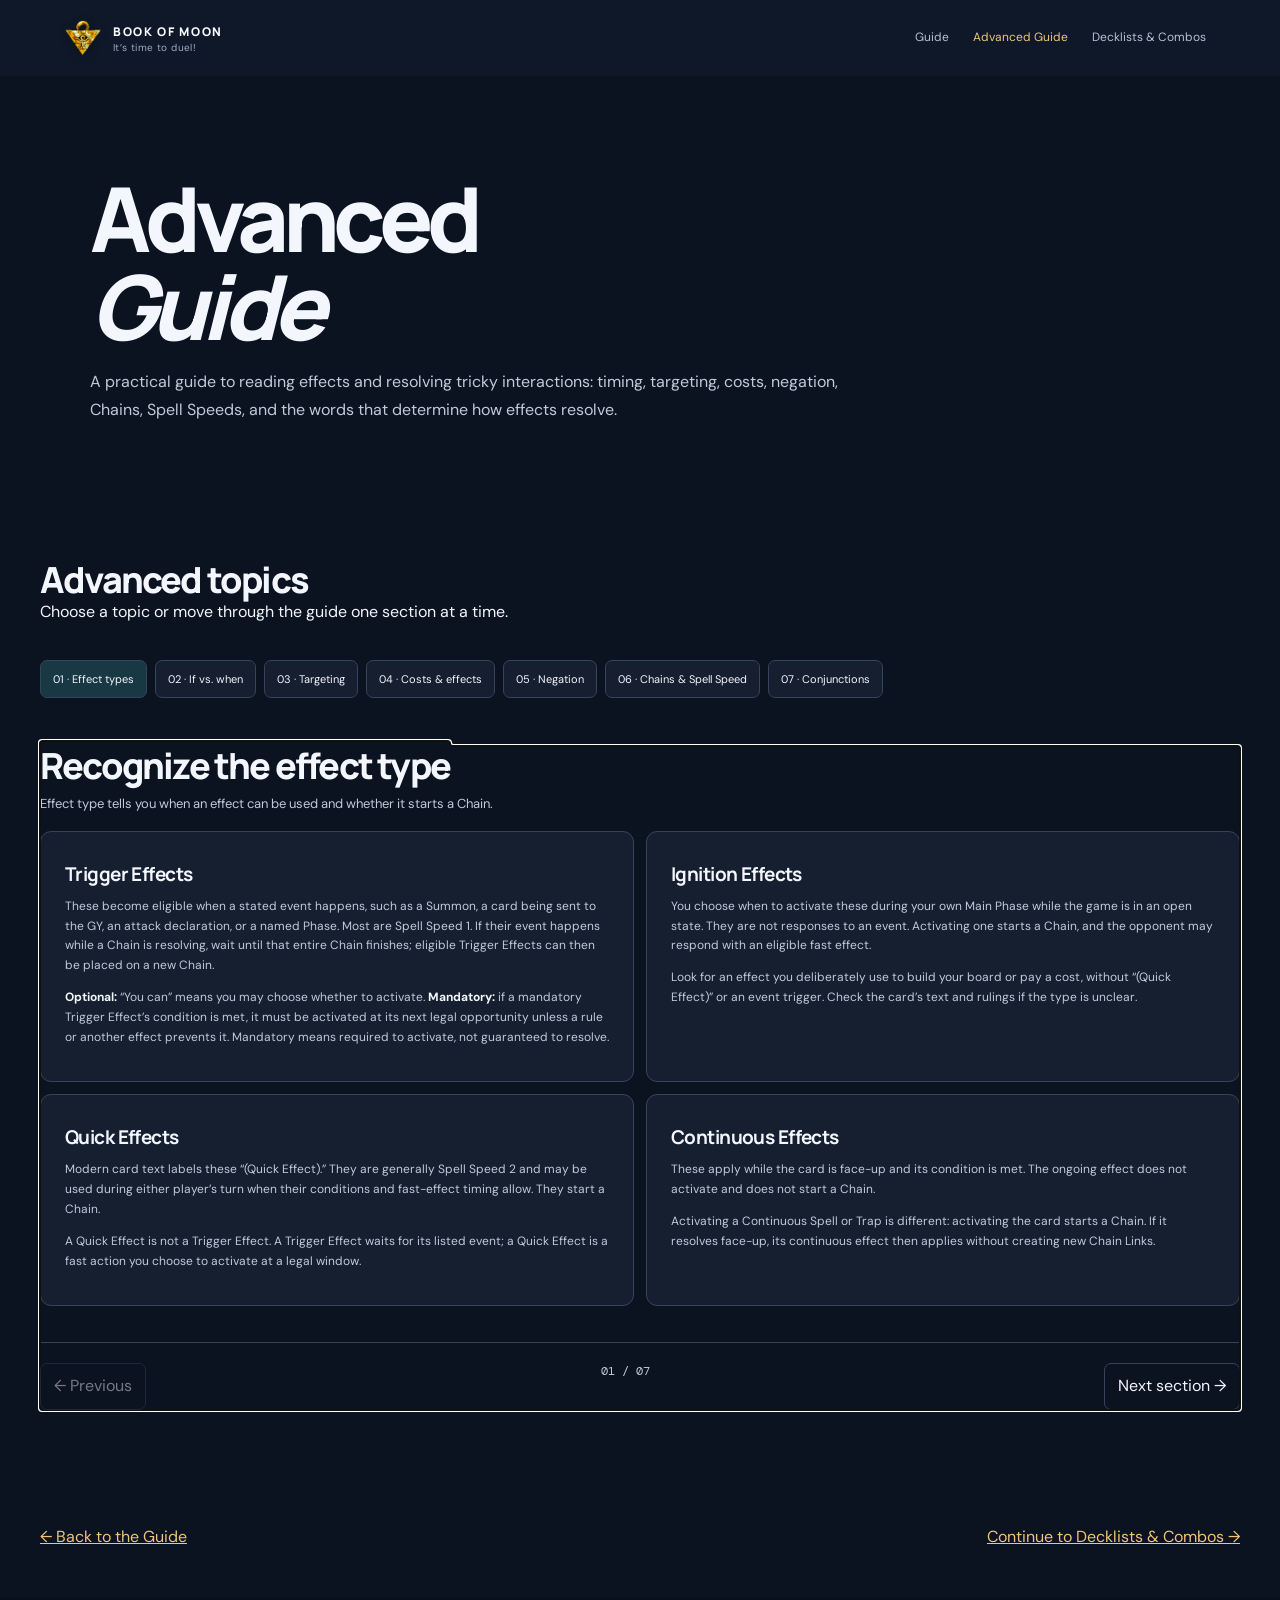
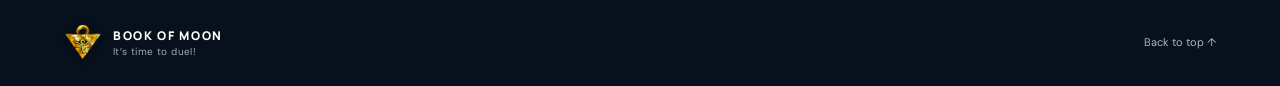
==== advanced.html @ 79969ef5 "Add Book of Moon guide website" ====
<!doctype html>
<html lang="en">
<head>
  <meta charset="utf-8">
  <meta name="viewport" content="width=device-width, initial-scale=1">
  <meta name="theme-color" content="#101a2a">
  <link rel="icon" type="image/png" href="millennium-puzzle.png">
  <meta name="description" content="An advanced Yu-Gi-Oh! guide to card effects, chains, targeting, costs, negation, and timing.">
  <title>Advanced Guide — Book of Moon</title>
  <link rel="stylesheet" href="style.css">
</head>
<body class="dark-theme">
  <header class="topbar">
    <a class="brand" href="index.html" aria-label="Book of Moon home"><img class="brand-mark" src="millennium-puzzle.png" alt="Millennium Puzzle"><span>BOOK OF MOON<small>It’s time to duel!</small></span></a>
    <button class="menu-toggle" id="menu-toggle" aria-expanded="false" aria-controls="site-nav">Pages <span>☰</span></button>
    <nav id="site-nav" class="site-nav" aria-label="Main navigation">
      <a href="index.html">Guide</a>
      <a href="advanced.html" aria-current="page">Advanced Guide</a>
      <a href="decklists.html">Decklists &amp; Combos</a>
    </nav>
  </header>
  <main class="page-main">
    <section class="page-hero">
      <h1>Advanced<br><em>Guide</em></h1>
      <p class="hero-lede">A practical guide to reading effects and resolving tricky interactions: timing, targeting, costs, negation, Chains, Spell Speeds, and the words that determine how effects resolve.</p>
    </section>
    <section class="advanced-section section-shell" aria-label="Advanced Yu-Gi-Oh! rules">
      <div class="section-heading advanced-nav-heading"><div><h2>Advanced topics</h2><p>Choose a topic or move through the guide one section at a time.</p></div></div>
      <nav id="advanced-nav" class="chapter-nav" role="tablist" aria-label="Advanced Guide topics"></nav>

      <section id="effect-types" class="advanced-topic" data-page-label="Effect types">
        <div class="section-heading"><div><h2>Recognize the effect type</h2><p>Effect type tells you when an effect can be used and whether it starts a Chain.</p></div></div>
        <div class="effect-grid">
          <article class="effect-card"><h3>Trigger Effects</h3><p>These become eligible when a stated event happens, such as a Summon, a card being sent to the GY, an attack declaration, or a named Phase. Most are Spell Speed 1. If their event happens while a Chain is resolving, wait until that entire Chain finishes; eligible Trigger Effects can then be placed on a new Chain.</p><p><b>Optional:</b> “You can” means you may choose whether to activate. <b>Mandatory:</b> if a mandatory Trigger Effect’s condition is met, it must be activated at its next legal opportunity unless a rule or another effect prevents it. Mandatory means required to activate, not guaranteed to resolve.</p></article>
          <article class="effect-card"><h3>Ignition Effects</h3><p>You choose when to activate these during your own Main Phase while the game is in an open state. They are not responses to an event. Activating one starts a Chain, and the opponent may respond with an eligible fast effect.</p><p>Look for an effect you deliberately use to build your board or pay a cost, without “(Quick Effect)” or an event trigger. Check the card’s text and rulings if the type is unclear.</p></article>
          <article class="effect-card"><h3>Quick Effects</h3><p>Modern card text labels these “(Quick Effect).” They are generally Spell Speed 2 and may be used during either player’s turn when their conditions and fast-effect timing allow. They start a Chain.</p><p>A Quick Effect is not a Trigger Effect. A Trigger Effect waits for its listed event; a Quick Effect is a fast action you choose to activate at a legal window.</p></article>
          <article class="effect-card"><h3>Continuous Effects</h3><p>These apply while the card is face-up and its condition is met. The ongoing effect does not activate and does not start a Chain.</p><p>Activating a Continuous Spell or Trap is different: activating the card starts a Chain. If it resolves face-up, its continuous effect then applies without creating new Chain Links.</p></article>
        </div>
      </section>

      <section id="trigger-timing" class="advanced-topic" data-page-label="If vs. when">
        <div class="section-heading"><div><h2>“If” vs. “when”: did the event happen last?</h2><p>This mainly matters for optional Trigger Effects with strict timing language.</p></div></div>
        <div class="timing-panel"><div class="timing-copy"><h3>Optional “When … you can”</h3><p>The listed event generally must be the last thing that happened before the effect gets its chance to activate. If another action happens afterward, the effect may miss its timing.</p><h3>Optional “If … you can”</h3><p>These effects generally do not have that same “last thing” restriction. They can usually activate after the Chain finishes if their condition was met and the card remains in the required location. Other activation requirements and rulings still apply.</p></div><div class="timeline"><div class="timeline-head">Example: one resolving effect says</div><div class="timeline-step"><b>1</b><span>Special Summon a monster</span></div><div class="timeline-arrow">↓ then</div><div class="timeline-step"><b>2</b><span>Draw 1 card</span></div><div class="timeline-result"><b>Last event: draw</b><span>The Summon was followed by another action. An optional “When this monster is Summoned: You can …” effect may miss timing. An optional “If this monster is Summoned: You can …” effect can generally activate after the Chain, if its other requirements are met.</span></div></div></div>
        <details class="advanced-detail"><summary>What about a mandatory “When” effect?</summary><p>The classic “miss timing” restriction concerns optional “When … you can” effects. A mandatory Trigger Effect does not use that same player-choice restriction. Still check that its trigger condition was met and that it is allowed to activate.</p></details>
      </section>

      <section id="targeting" class="advanced-topic" data-page-label="Targeting">
        <div class="section-heading"><div><h2>Targeting vs. non-targeting</h2><p>Targeting is a rules term. It determines when you choose a card and what must be legal at activation.</p></div></div>
        <div class="effect-grid">
          <article class="effect-card"><h3>Targeting effect</h3><p>Modern TCG text uses the word <b>target</b> when an effect targets. For an activated effect, you choose a legal target during activation, before the Chain resolves. When a semicolon appears, targeting is usually written before it alongside other activation procedures.</p><p><b>Example:</b> “Target 1 card on the field; destroy it.” You choose the card as you activate the effect. If it moves or changes before resolution, read the resolving text and check the official ruling to see what still applies.</p></article>
          <article class="effect-card"><h3>Non-targeting effect</h3><p>If the effect does not target, you do not select the affected card during activation. The effect’s controller generally chooses a legal card as the effect resolves, following its instructions.</p><p><b>Example:</b> “Destroy 1 card on the field.” With no targeting instruction, the card is chosen during resolution. That can matter if the field changes while players are adding effects to the Chain.</p></article>
        </div>
        <div class="callout"><strong>Check the current wording</strong>Older printings may use wording that predates current card text, and some cards have specific rulings. Use the current official card database and the card’s FAQ when the printed wording is unclear. “Choose” or “select” alone is not a safe shortcut for deciding whether an older card targets.</div>
      </section>

      <section id="costs" class="advanced-topic" data-page-label="Costs & effects">
        <div class="section-heading"><div><h2>Costs vs. effects</h2><p>Separate what you do to activate an effect from what the effect does when it resolves.</p></div></div>
        <div class="effect-grid">
          <article class="effect-card"><h3>Before the semicolon: activation</h3><p>When a card uses a colon and semicolon, the colon introduces the activation condition and the semicolon separates activation procedures from resolution. Actions before the semicolon—such as paying LP, discarding, Tributing, or targeting—are performed at activation when the text requires them.</p><p>Those costs are paid even if the activation or effect is later negated. They are not refunded, and opponents respond to the activation—not to the act of paying the cost itself.</p></article>
          <article class="effect-card"><h3>After the semicolon: resolution</h3><p>The instructions after the semicolon are what the effect does as its Chain Link resolves. If a card says “Discard 1 card; draw 2 cards,” the discard is paid at activation and the draw happens only when the effect resolves successfully.</p><p>Not every card has a semicolon, and older text may be formatted differently. Verify exact wording in the official card database.</p></article>
        </div>
      </section>

      <section id="negation" class="advanced-topic" data-page-label="Negation">
        <div class="section-heading"><div><h2>Negating an activation vs. negating an effect</h2><p>Read precisely what the response says it negates.</p></div></div>
        <div class="effect-grid">
          <article class="effect-card"><h3>Negate the activation</h3><p>This stops the card or effect from being successfully activated. The Chain Link does not resolve as an activated effect. A response may also say to destroy the card, but destruction is a separate instruction—do not assume every activation negation destroys it.</p></article>
          <article class="effect-card"><h3>Negate the effect</h3><p>The activation was successful, but the activated effect is prevented from applying as it resolves. The card was still activated; the negation changes what happens to that effect.</p></article>
        </div>
        <div class="callout"><strong>Costs still matter</strong>Costs already paid are not returned just because an activation or effect was negated. “Once per turn: You can use…” and “You can only activate…” restrictions can behave differently after negation—check the exact restriction and official ruling for that card.</div>
      </section>

      <section id="chains" class="advanced-topic" data-page-label="Chains & Spell Speed">
        <div class="section-heading"><div><h2>Chains &amp; Spell Speed</h2><p>Chains decide the order of responses and resolution. New Chain Links resolve in reverse order.</p></div></div>
        <div class="effect-grid">
          <article class="effect-card"><h3>Spell Speed 1</h3><p>Includes most Normal, Continuous, Equip, Field, Ritual, and Normal Spell activations, plus Ignition, Trigger, and Flip monster effects. These generally cannot be chained to another effect. Simultaneous Spell Speed 1 Trigger Effects are handled in a special Chain-building process.</p></article>
          <article class="effect-card"><h3>Spell Speed 2</h3><p>Includes Quick Effects, Quick-Play Spells, and Normal or Continuous Trap activations and effects. These can generally respond to Spell Speed 1 or 2 effects when their activation conditions and timing allow.</p></article>
          <article class="effect-card"><h3>Spell Speed 3</h3><p>Counter Traps are Spell Speed 3. They can respond to effects of any Spell Speed; only another Spell Speed 3 effect can be chained directly to a Spell Speed 3 effect.</p></article>
          <article class="effect-card"><h3>Resolve backward</h3><p>Players add Chain Links in response to earlier activations. Once both players stop adding links, resolve the Chain from the newest link down to Chain Link 1. Do not resolve an earlier effect before the Chain is complete.</p></article>
        </div>
      </section>

      <section id="conjunctions" class="advanced-topic" data-page-label="Conjunctions">
        <div class="section-heading"><div><h2>“Then,” “also,” “and if you do,” and “and”</h2><p>These conjunctions describe whether actions happen in sequence or at the same time, and whether one action depends on another.</p></div></div>
        <div class="effect-grid">
          <article class="effect-card"><h3>Then</h3><p>The actions happen in sequence: do A, then B. A must happen for B to happen. If both occur, B is the last thing to happen.</p></article>
          <article class="effect-card"><h3>Also</h3><p>The actions happen at the same time, and neither depends on the other. Apply as much as possible.</p></article>
          <article class="effect-card"><h3>And if you do</h3><p>The actions are treated as simultaneous for timing, but A must happen for B to happen. If A does not happen, stop; if B cannot happen, A still happens.</p></article>
          <article class="effect-card"><h3>And</h3><p>The actions are treated as simultaneous, and both are required. If you cannot do both, you do neither. This wording is less common; use the exact card text and ruling.</p></article>
        </div>
      <div class="callout advanced-routine"><strong>Use this routine when a ruling gets tricky</strong>Read the exact current text. Identify the activation condition, cost, target, and resolution. Ask whether the effect starts a Chain, who may respond, and what the conjunction says about timing. Then apply each Chain Link backward and consult the official card FAQ if the interaction remains unclear.</div>
      <p class="advanced-sources">Official references: <a href="https://www.yugioh-card.com/eu/play/understanding-card-text/part-3-conditions-activations-and-effects/" target="_blank" rel="noreferrer">Conditions, Activations, and Effects</a> · <a href="https://www.yugioh-card.com/eu/play/understanding-card-text/part-4-the-clues-on-your-cards/" target="_blank" rel="noreferrer">The Clues on Your Cards</a> · <a href="https://www.yugioh-card.com/eu/play/understanding-card-text/part-7-conjunction-functions/" target="_blank" rel="noreferrer">Conjunction Functions</a> · <a href="https://www.yugioh-card.com/en/play/advanced-rules/" target="_blank" rel="noreferrer">Fast Effect Timing</a> · <a href="https://www.yugioh-card.com/eu/wp-content/uploads/2022/07/Rulebook_v9_en.pdf" target="_blank" rel="noreferrer">Official Rulebook, Chains &amp; Spell Speed</a></p>
      </section>
    </section>
    <section class="section-shell page-bottom-link"><a href="index.html">← Back to the Guide</a><a href="decklists.html">Continue to Decklists &amp; Combos →</a></section>
  </main>
  <footer class="footer"><a class="brand" href="index.html"><img class="brand-mark" src="millennium-puzzle.png" alt="Millennium Puzzle"><span>BOOK OF MOON<small>It’s time to duel!</small></span></a><a href="#top">Back to top ↑</a></footer>
  <script src="advanced.js" defer></script>
  <script src="site-pages.js" defer></script>
</body>
</html>
---- style.css ----
@import url('https://fonts.googleapis.com/css2?family=DM+Mono:wght@400;500&family=DM+Sans:wght@400;500;600;700&family=Manrope:wght@400;500;600;700;800&display=swap');
:root{--ink:#172337;--muted:#617087;--paper:#f5f6f3;--surface:#fff;--navy:#101a2a;--blue:#4167e8;--gold:#edc677;--line:#e2e6ec;--lav:#e8eaff;--soft:#eef2f9;--shadow:0 16px 48px rgba(22,35,55,.11);--mono:'DM Mono',monospace;--sans:'DM Sans',sans-serif;--display:'Manrope',sans-serif}
*{box-sizing:border-box}html{scroll-behavior:smooth;scroll-padding-top:85px}body{margin:0;background:var(--paper);color:var(--ink);font-family:var(--sans);line-height:1.65}button,input{font:inherit}button{cursor:pointer}a{color:inherit}.topbar{height:76px;position:sticky;top:0;z-index:20;background:rgba(16,26,42,.96);backdrop-filter:blur(16px);display:flex;align-items:center;gap:34px;padding:0 max(calc((100vw - 1200px)/2),5vw);color:#f7f9ff}.brand{display:flex;align-items:center;gap:11px;text-decoration:none;font:800 12px var(--display);letter-spacing:.14em;white-space:nowrap}.brand small{display:block;color:#9daabf;font:400 10px var(--sans);letter-spacing:.04em;margin-top:1px}.brand-mark{display:block;width:38px;height:38px;object-fit:contain;flex:none;filter:drop-shadow(0 2px 4px rgba(0,0,0,.28))}.site-nav{display:flex;gap:4px;margin-left:auto}.site-nav a{color:#b6c0d0;text-decoration:none;font-size:12px;padding:9px 10px;border-radius:7px}.site-nav a:hover,.site-nav a.active{color:white;background:#24334a}.icon-button,.menu-toggle{border:1px solid #34425a;background:transparent;color:white;border-radius:8px;padding:8px 10px}.menu-toggle{display:none}.hero{background:var(--navy);color:white;padding:76px max(calc((100vw - 1200px)/2),5vw) 94px;display:grid;grid-template-columns:1.08fr .92fr;gap:48px;align-items:center;min-height:580px;overflow:hidden}.eyebrow{font:500 10px var(--mono);text-transform:uppercase;letter-spacing:.17em;color:var(--blue);margin:0 0 14px}.hero .eyebrow{color:var(--gold)}h1,h2,h3,p{margin-top:0}h1{font:800 clamp(45px,6vw,76px)/1.02 var(--display);letter-spacing:-.065em;margin:0 0 23px}.hero h1 em{font-style:normal;color:var(--gold)}.hero-lede{max-width:590px;color:#c2cada;font-size:16px;line-height:1.75}.hero-actions{display:flex;align-items:center;gap:24px;margin:31px 0 24px}.primary-button{border:0;border-radius:8px;background:var(--gold);color:var(--navy);font-weight:700;padding:14px 18px}.primary-button span{padding-left:15px}.text-button{background:none;border:0;color:white}.micro-note{color:#8592a8;font-size:11px;max-width:490px}.hero-art{min-height:340px;position:relative;display:grid;place-items:center}.orbit{position:absolute;border:1px solid rgba(237,198,119,.2);border-radius:50%;width:310px;height:310px}.orbit-two{width:410px;height:410px;border-color:rgba(237,198,119,.1)}.card-stack{position:relative;width:240px;height:300px;transform:rotate(-8deg)}.duel-card{position:absolute;width:202px;height:274px;border-radius:13px;padding:18px;box-shadow:0 28px 55px #080f1c88}.card-back{left:35px;top:0;background:linear-gradient(145deg,#4a5be9,#172750 70%);border:1px solid #8591ff;color:#dce6ff;display:flex;flex-direction:column;justify-content:space-between;font:11px var(--mono);letter-spacing:.1em}.card-back b{font:800 23px var(--display);letter-spacing:-.04em}.card-front{left:0;top:31px;background:linear-gradient(155deg,#e4efe9,#dbe1f2 60%,#c8d8e9);color:#172337;display:flex;flex-direction:column;justify-content:space-between;transform:rotate(9deg);border:8px solid #fff}.foil-label{font:10px var(--mono);letter-spacing:.1em}.sigil{align-self:center;font-size:70px;color:#4d64c8;line-height:1}.card-front b{font:800 24px/1.05 var(--display);letter-spacing:-.045em}.card-front small{font:9px var(--mono);letter-spacing:.1em}.floating-label{position:absolute;background:#1b2940;border:1px solid #30415a;border-radius:7px;padding:9px 12px;font:10px var(--mono);letter-spacing:.08em}.floating-label span{color:var(--gold);margin-left:9px}.label-top{top:42px;right:5%}.label-bottom{bottom:25px;left:3%}.quick-path{max-width:1200px;margin:-32px auto 0;position:relative;z-index:2;background:var(--surface);border-radius:12px;box-shadow:var(--shadow);display:grid;grid-template-columns:repeat(3,1fr);padding:24px 30px}.quick-path>div{display:grid;grid-template-columns:54px 1fr;align-items:center;border-right:1px solid var(--line);padding:4px 22px}.quick-path>div:last-child{border:0}.path-num{grid-row:span 2;color:var(--blue);font:11px var(--mono)}.quick-path strong{font:700 14px var(--display)}.quick-path small{color:var(--muted);font-size:11px}.section-shell,.chapter-wrap{max-width:1200px;margin:0 auto;padding:86px 0}.chapter-wrap{padding-bottom:30px}.section-heading{display:flex;align-items:end;justify-content:space-between;gap:40px;margin-bottom:27px}.section-heading h2{font:800 36px/1.1 var(--display);letter-spacing:-.05em;margin:0}.section-heading>p{max-width:440px;color:var(--muted);font-size:13px;margin:0}.chapter-nav{display:flex;flex-wrap:wrap;gap:8px;margin-bottom:25px}.chapter-nav button{border:1px solid var(--line);background:var(--surface);padding:9px 12px;border-radius:7px;color:var(--muted);font-size:11px}.chapter-nav button.active{background:var(--navy);border-color:var(--navy);color:white}.chapter-card{display:grid;grid-template-columns:minmax(0,1fr) 300px;background:var(--surface);border:1px solid var(--line);border-radius:14px;overflow:hidden;box-shadow:0 8px 30px #11223b08}.chapter-main{padding:42px 48px 45px}.chapter-aside{background:var(--soft);padding:34px 27px;border-left:1px solid var(--line)}.chapter-kicker{font:11px var(--mono);color:var(--blue);text-transform:uppercase;letter-spacing:.1em}.chapter-main h2{font:800 34px/1.16 var(--display);letter-spacing:-.045em;margin:10px 0 14px}.chapter-intro{font-size:16px;color:var(--muted);max-width:700px}.chapter-main h3{font:700 17px var(--display);margin:27px 0 7px}.chapter-main p{max-width:740px}.chapter-main ul,.chapter-main ol{padding-left:21px}.chapter-main li{padding:3px 0}.callout{border-left:3px solid var(--blue);padding:14px 17px;background:#f1f4ff;border-radius:0 8px 8px 0;margin:22px 0;color:#34415c}.callout strong{display:block;color:var(--ink);margin-bottom:3px}.chapter-aside h3{font:700 13px var(--display);margin:0 0 15px}.aside-item{padding:12px 0;border-top:1px solid #d9e0eb}.aside-item b{display:block;font-size:12px}.aside-item span{color:var(--muted);font-size:11px}.chapter-controls{display:flex;justify-content:space-between;gap:12px;margin-top:29px;padding-top:20px;border-top:1px solid var(--line)}.chapter-controls button{background:transparent;border:1px solid var(--line);border-radius:7px;padding:9px 13px;color:var(--ink)}.chapter-controls button:disabled{opacity:.4;cursor:not-allowed}.lab-grid{display:grid;grid-template-columns:205px 1fr;gap:20px}.combo-picker{display:flex;flex-direction:column;gap:8px}.combo-picker button{border:1px solid var(--line);background:var(--surface);text-align:left;border-radius:9px;padding:15px;color:var(--muted)}.combo-picker button.active{border-color:var(--blue);box-shadow:0 0 0 2px #4167e81a;color:var(--ink)}.combo-picker b{display:block;font:700 13px var(--display);color:var(--ink)}.combo-picker span{font-size:10px}.combo-card{background:var(--surface);border:1px solid var(--line);border-radius:14px;padding:30px 34px;min-height:330px}.combo-meta{font:10px var(--mono);text-transform:uppercase;letter-spacing:.1em;color:var(--blue)}.combo-card h3{font:800 25px var(--display);letter-spacing:-.04em;margin:8px 0}.opening-hand{background:#f3f5f9;border-radius:8px;padding:11px 14px;font-size:12px;margin:15px 0}.step-count{font:11px var(--mono);color:var(--muted);margin-bottom:8px}.step-title{font:700 18px var(--display)}.step-copy{color:#526077;max-width:680px}.combo-actions{display:flex;align-items:center;gap:12px;margin-top:24px}.combo-actions button{border:1px solid var(--line);border-radius:7px;padding:9px 13px;background:white}.combo-actions button.next{background:var(--navy);color:white;border-color:var(--navy)}.progress-track{height:4px;background:#e8ebf1;border-radius:6px;margin:18px 0;overflow:hidden}.progress-track span{height:100%;display:block;background:var(--blue);transition:width .25s}.quiz-section{padding-top:32px}.quiz-card{background:var(--navy);color:white;border-radius:14px;padding:30px 34px}.quiz-top{display:flex;justify-content:space-between;color:#aab6c9;font:10px var(--mono);text-transform:uppercase;letter-spacing:.1em}.quiz-card h3{font:700 20px var(--display);margin:18px 0}.answers{display:grid;grid-template-columns:1fr 1fr;gap:9px}.answers button{background:#1c2a40;border:1px solid #36445a;color:#e6ebf3;text-align:left;border-radius:8px;padding:12px;font-size:12px}.answers button:hover{border-color:var(--gold)}.answers button.correct{background:#1a473f;border-color:#79cebd}.answers button.wrong{background:#512e3b;border-color:#dc8290}.feedback{min-height:24px;color:var(--gold);font-size:12px;margin:13px 0 0}.quiz-bottom{display:flex;justify-content:space-between;align-items:center;margin-top:14px}.quiz-bottom button{border:0;border-radius:7px;background:var(--gold);color:var(--navy);font-weight:700;padding:9px 13px}.glossary-section{padding-top:36px}.search-box{display:flex;align-items:center;gap:10px;border:1px solid var(--line);border-radius:8px;background:white;max-width:380px;padding:8px 12px;margin:0 0 20px;color:var(--muted)}.search-box input{border:0;outline:0;width:100%;font-size:12px}.glossary-grid{display:grid;grid-template-columns:repeat(3,1fr);gap:10px}.term-card{background:white;border:1px solid var(--line);border-radius:9px;padding:15px 17px}.term-card h3{font:700 13px var(--display);margin:0 0 5px}.term-card p{font-size:11px;color:var(--muted);margin:0}.sources-section{padding-top:45px}.source-list{display:grid;grid-template-columns:1fr 1fr;gap:10px}.source-list a{display:flex;align-items:center;justify-content:space-between;background:white;border:1px solid var(--line);border-radius:8px;padding:15px;text-decoration:none;font-size:12px}.source-list a:hover{border-color:var(--blue)}.source-list small{display:block;color:var(--muted);font-size:10px}.source-list i{font-style:normal;color:var(--blue);font-size:18px}.source-caveat{font-size:11px;color:var(--muted);max-width:850px;margin-top:16px}.footer{background:var(--navy);color:white;padding:25px max(calc((100vw - 1200px)/2),5vw);display:flex;align-items:center;justify-content:space-between;gap:20px}.footer>span,.footer>a:last-child{color:#aab6c9;font-size:11px;text-decoration:none}.hidden{display:none!important}
.dark-theme .chapter-nav button.active{background:#183844}.dark-theme .combo-picker button.active{border-color:#137d88}.dark-theme .quiz-card{background:#183844}.dark-theme .source-list a,.dark-theme .term-card,.dark-theme .search-box,.dark-theme .chapter-nav button,.dark-theme .combo-picker button,.dark-theme .combo-card{background:#fbfffe}
@media(max-width:1250px){.section-shell,.chapter-wrap{margin-left:5vw;margin-right:5vw}.quick-path{margin-left:5vw;margin-right:5vw}.site-nav a{padding:8px 7px}.topbar{gap:20px}}
@media(max-width:900px){.topbar{padding:0 5vw}.site-nav{display:none;position:absolute;top:76px;left:0;right:0;background:#101a2a;padding:12px 5vw 18px;flex-wrap:wrap;border-top:1px solid #26354c}.site-nav.open{display:flex}.menu-toggle{display:block;margin-left:auto}.icon-button{display:none}.hero{grid-template-columns:1fr .7fr;gap:15px;padding-top:60px}.hero-art{transform:scale(.82)}.chapter-card{grid-template-columns:1fr}.chapter-aside{border-left:0;border-top:1px solid var(--line);display:grid;grid-template-columns:repeat(2,1fr);gap:0 18px}.chapter-aside h3{grid-column:1/-1}.section-shell,.chapter-wrap{padding-top:60px}}
@media(max-width:650px){.hero{grid-template-columns:1fr;padding:56px 6vw 70px}.hero-art{min-height:315px;transform:scale(.78);margin:-6px 0}.quick-path{grid-template-columns:1fr;margin-top:-25px;padding:12px 16px}.quick-path>div{border-right:0;border-bottom:1px solid var(--line);padding:13px 4px}.quick-path>div:last-child{border-bottom:0}.section-shell,.chapter-wrap{margin:0 6vw;padding-top:55px}.section-heading{display:block}.section-heading>p{margin-top:13px}.section-heading h2{font-size:30px}.chapter-main{padding:28px 23px}.chapter-main h2{font-size:28px}.chapter-aside{padding:22px;grid-template-columns:1fr}.chapter-nav{flex-wrap:nowrap;overflow-x:auto;padding-bottom:4px}.chapter-nav button{white-space:nowrap}.lab-grid{grid-template-columns:1fr}.combo-picker{flex-direction:row;overflow-x:auto}.combo-picker button{min-width:130px}.combo-card{padding:23px 20px}.answers,.glossary-grid,.source-list{grid-template-columns:1fr}.footer{padding:22px 6vw;flex-wrap:wrap}.footer>span{order:3;flex-basis:100%}.hero h1{font-size:50px}.hero-actions{gap:15px;flex-wrap:wrap}.chapter-controls button{font-size:11px}}
.effect-grid{display:grid;grid-template-columns:repeat(2,1fr);gap:12px}.effect-card{background:var(--surface);border:1px solid var(--line);border-radius:11px;padding:22px 24px}.effect-card h3,.timing-copy h3{font:700 19px var(--display);letter-spacing:-.03em;margin:7px 0 10px}.effect-card p,.timing-copy p,.advanced-detail p{color:var(--muted);font-size:12px}.effect-card b{color:var(--ink)}.effect-tag{font:10px var(--mono);letter-spacing:.1em;color:var(--blue)}.timing-panel{display:grid;grid-template-columns:1fr 1fr;gap:22px;margin-top:14px;padding:25px;background:#e9edf9;border-radius:12px}.timing-copy h3{font-size:23px}.timeline{background:var(--surface);border:1px solid var(--line);border-radius:9px;padding:17px}.timeline-head{font:600 12px var(--display);margin-bottom:13px}.timeline-step{display:flex;align-items:center;gap:12px;font-size:12px;padding:9px;border-radius:7px;background:#f3f5f9}.timeline-step b{display:grid;place-items:center;min-width:25px;height:25px;border-radius:50%;background:var(--navy);color:white;font:11px var(--mono)}.timeline-arrow{text-align:center;font:10px var(--mono);color:var(--muted);padding:4px}.timeline-result{margin-top:12px;border-left:3px solid var(--blue);padding:10px 12px;background:#eef2ff;border-radius:0 7px 7px 0;font-size:11px}.timeline-result b,.timeline-result span{display:block}.timeline-result b{margin-bottom:4px}.advanced-detail{margin:13px 0 0;background:var(--surface);border:1px solid var(--line);border-radius:8px;padding:14px 17px}.advanced-detail summary{cursor:pointer;font:700 13px var(--display)}.advanced-detail p{margin:10px 0 0}.advanced-sources{font-size:11px;color:var(--muted);margin:18px 0 0}.advanced-sources a{color:var(--blue)}@media(max-width:650px){.effect-grid,.timing-panel{grid-template-columns:1fr}.effect-card{padding:18px}.timing-panel{padding:18px}}


/* Separate guide pages and deck reference */
.site-nav a[aria-current="page"]{color:var(--accent,#edc677)}
.page-main{padding-top:32px}.page-hero{padding:56px clamp(22px,7vw,96px) 34px}.page-hero h1{font-size:clamp(3rem,7vw,6.2rem);line-height:.98;margin:10px 0 18px}.page-hero .hero-lede{max-width:760px}
.page-link-grid{display:grid;grid-template-columns:repeat(2,minmax(0,1fr));gap:18px}.page-link-card{display:block;padding:26px;border:1px solid var(--line,#ffffff22);border-radius:20px;background:var(--panel,#172337);color:inherit;text-decoration:none}.page-link-card h2{margin:8px 0}.page-link-card p{color:var(--muted,#aab6c8);line-height:1.6}.page-link-card>span:last-child{color:var(--accent,#edc677)}.page-bottom-link{display:flex;justify-content:space-between;gap:16px;padding-top:28px;padding-bottom:48px}.page-bottom-link a,.official-link{color:var(--accent,#edc677)}
.board-diagram{max-width:920px;margin:24px auto;padding:20px;background:#15243a;border:1px solid #ffffff25;border-radius:18px;display:grid;gap:9px}.board-label{text-align:center;color:#e7c879;font-size:.75rem;letter-spacing:.14em;padding:4px}.board-row{display:grid;grid-template-columns:repeat(5,minmax(0,1fr));gap:7px}.board-row:first-of-type{grid-template-columns:1fr}.board-zone{min-height:60px;border:1px solid #7890ad77;border-radius:8px;background:#21354e;display:grid;place-items:center;text-align:center;color:#e7edf5;font-size:.72rem;padding:6px}.board-zone.extra{max-width:190px;justify-self:center;background:#30425b}.board-zone.pendulum{background:#594a2f}.board-row.side-zones{grid-template-columns:repeat(5,minmax(0,1fr))}.board-zone.field{background:#3d4e65}.board-zone.grave{background:#413c54}.board-zone.banish{background:#463852}.board-zone.deck,.board-zone.extra-deck{background:#253d45}
.deck-picker{display:grid;grid-template-columns:repeat(4,minmax(0,1fr));gap:10px;margin:20px 0}.deck-picker button,.combo-tabs button{font:inherit;text-align:left;color:inherit;background:var(--panel,#172337);border:1px solid var(--line,#ffffff22);border-radius:12px;padding:14px;cursor:pointer}.deck-picker button.active,.combo-tabs button.active{border-color:var(--accent,#edc677);box-shadow:0 0 0 1px var(--accent,#edc677) inset}.deck-picker button b,.deck-picker button span{display:block}.deck-picker button span{font-size:.8rem;color:var(--muted,#aab6c8);margin-top:5px}.deck-overview{display:grid;grid-template-columns:minmax(190px,.65fr) 1.35fr;gap:24px;padding:24px;background:var(--panel,#172337);border:1px solid var(--line,#ffffff22);border-radius:20px}.deck-art{min-height:250px;border-radius:15px;background:radial-gradient(circle at 72% 20%,#eccd89aa,transparent 34%),linear-gradient(145deg,#272d55,#172338 60%,#4d344f);padding:20px;display:flex;flex-direction:column;justify-content:end;color:#f9edce;box-shadow:inset 0 0 60px #0008}.deck-art.lunalight{background:radial-gradient(circle at 70% 23%,#f7d685aa,transparent 35%),linear-gradient(145deg,#513052,#20243b 60%,#674056)}.deck-art.speedroid{background:radial-gradient(circle at 70% 23%,#edc677aa,transparent 35%),linear-gradient(145deg,#18485b,#182a43 60%,#4c4766)}.deck-art.chronicles{background:radial-gradient(circle at 70% 23%,#dec4f1aa,transparent 35%),linear-gradient(145deg,#363559,#18243a 60%,#56435e)}.deck-art span{font-size:.7rem;letter-spacing:.2em}.deck-art b{font-size:1.6rem;margin:9px 0}.deck-art small{opacity:.85}.deck-summary h2{margin:4px 0 10px}.deck-summary p,.list-note{color:var(--muted,#aab6c8);line-height:1.6}.deck-card-list{margin-top:14px}.deck-card-list ul{columns:2;padding-left:20px}.deck-card-list li{padding:4px 0}.deck-card-list a{color:inherit}.list-note{border-left:3px solid var(--accent,#edc677);padding-left:12px;font-size:.87rem}.combo-tutorial{margin-top:38px}.combo-tabs{display:grid;grid-template-columns:repeat(3,minmax(0,1fr));gap:8px;margin:16px 0}.combo-tabs button{font-size:.9rem}.line-card{padding:22px;background:var(--panel,#172337);border:1px solid var(--line,#ffffff22);border-radius:20px}.opening-hand,.line-condition,.line-result{display:grid;grid-template-columns:150px 1fr;gap:14px;padding:13px 15px;border-radius:10px;background:#ffffff08;margin:8px 0;line-height:1.5}.line-result{border-left:3px solid var(--accent,#edc677)}.step-grid{display:grid;gap:8px;margin:18px 0}.line-step{display:grid;grid-template-columns:70px 1fr;gap:12px;padding:12px;border:1px solid #ffffff18;border-radius:10px;opacity:.65}.line-step.current{opacity:1;border-color:var(--accent,#edc677);background:#ffffff08}.line-step span{font-size:.7rem;color:var(--accent,#edc677);letter-spacing:.1em}.line-step p{margin:0;line-height:1.55}.combo-actions{display:flex;align-items:center;justify-content:space-between;gap:12px;margin-top:16px}.combo-actions button{font:inherit;border:1px solid #ffffff30;border-radius:8px;background:transparent;color:inherit;padding:10px 14px;cursor:pointer}.combo-actions button.next{background:var(--accent,#edc677);color:#1b2432;border:0}.combo-actions button:disabled{opacity:.4;cursor:not-allowed}.step-count{font-size:.78rem;color:var(--muted,#aab6c8)}
@media(max-width:720px){.page-link-grid{grid-template-columns:1fr}.deck-picker{grid-template-columns:repeat(2,minmax(0,1fr))}.deck-overview{grid-template-columns:1fr}.deck-art{min-height:180px}.combo-tabs{grid-template-columns:1fr}.opening-hand,.line-condition,.line-result{grid-template-columns:1fr;gap:4px}.board-diagram{padding:10px}.board-row{gap:4px}.board-zone{font-size:.57rem;min-height:50px;padding:3px}.board-row.side-zones{grid-template-columns:repeat(5,minmax(0,1fr))}.page-bottom-link{flex-direction:column}.deck-card-list ul{columns:1}}

/* Card artwork accents */
.hero{position:relative;isolation:isolate}.hero::before{content:"";position:absolute;z-index:-1;inset:0 0 0 39%;opacity:.22;background-image:linear-gradient(90deg,#101a2a 0%,#101a2a66 35%,transparent 80%),url("https://images.ygoprodeck.com/images/cards_cropped/89631139.jpg"),url("https://images.ygoprodeck.com/images/cards_cropped/46986414.jpg"),url("https://images.ygoprodeck.com/images/cards_cropped/5405694.jpg");background-repeat:no-repeat;background-size:100% 100%,31% auto,31% auto,31% auto;background-position:center,8% 52%,51% 37%,96% 56%;filter:saturate(.72);mask-image:linear-gradient(90deg,transparent 0%,#000 18%,#000 100%)}.hero-copy,.hero-art{position:relative;z-index:1}
.deck-art{position:relative;isolation:isolate;overflow:hidden;background-color:#172338;background-size:cover;background-position:center}.deck-art::before{content:"";position:absolute;z-index:-1;inset:0;background:linear-gradient(180deg,#101a2a22 0%,#101a2a35 37%,#101a2af2 100%)}.deck-art .boss-art{position:absolute;z-index:-2;inset:0;width:100%;height:100%;object-fit:cover;object-position:center 35%;opacity:.78;transform:scale(1.02);transition:transform .45s,opacity .45s}.deck-overview:hover .boss-art{transform:scale(1.08);opacity:.9}.deck-art span,.deck-art b,.deck-art small{position:relative;text-shadow:0 2px 12px #000}.deck-art span{font:700 .65rem var(--mono);letter-spacing:.18em;color:#f0d999}.deck-art b{font:800 clamp(1.1rem,2vw,1.65rem)/1.05 var(--display);letter-spacing:-.035em;margin:8px 0}.deck-art small{font-size:.78rem}.art-credit{max-width:1200px;margin:-34px auto 0;padding:0 0 15px;color:var(--muted,#aab6c8);font-size:.72rem}
@media(max-width:1250px){.art-credit{margin-left:5vw;margin-right:5vw}}
@media(max-width:650px){.hero::before{inset:0;opacity:.13;background-size:100% 100%,34% auto,34% auto,34% auto;background-position:center,0 43%,50% 36%,100% 44%}.deck-art{min-height:220px}.art-credit{margin:-24px 6vw 0;padding-bottom:12px}}

/* Field layout: exactly three rows by seven columns. The first and last columns hold side zones. */
.board-diagram{display:block;max-width:1040px;overflow-x:auto;overscroll-behavior-inline:contain;scrollbar-color:#7084a3 #15243a}
.board-grid{display:grid;grid-template-columns:repeat(7,minmax(0,1fr));grid-template-rows:repeat(3,minmax(66px,auto));gap:8px;min-width:760px}
.board-zone{min-height:66px;background:#21354e;color:#f3f6fb;border-color:#7890ad99;font-size:.74rem;line-height:1.35}
.board-zone.empty{visibility:hidden;border:0;background:transparent}
.board-zone.extra{max-width:none;justify-self:stretch;background:#30425b}
.board-zone.field,.board-zone.grave{background:#3d4e65}
.board-zone.banish{background:#463852}
.board-zone.deck,.board-zone.extra-deck{background:#253d45}
.board-zone.pendulum{background:#594a2f}
.board-diagram:focus-visible{outline:3px solid var(--blue);outline-offset:3px}
@media(max-width:720px){.board-diagram{padding:12px}.board-grid{min-width:740px;grid-template-rows:repeat(3,minmax(58px,auto));gap:5px}.board-zone{min-height:58px;font-size:.64rem;padding:5px}}
/* Deck cards use the dark palette for legible labels and controls. */
:root{--panel:var(--surface);--accent:#856000}
body.dark-theme{--paper:#0b1220;--surface:#151f30;--ink:#f3f6fc;--navy:#080f1d;--blue:#a6b8ff;--gold:#edc677;--line:#34445d;--muted:#c0cada;--soft:#202c40;--accent:#edc677;--shadow:0 16px 48px rgba(0,0,0,.3)}
.deck-picker button,.combo-tabs button,.deck-overview,.line-card{background:var(--surface);color:var(--ink);border-color:var(--line)}
.deck-picker button span,.deck-summary p,.list-note,.art-credit{color:var(--muted)}
.deck-picker button.active,.combo-tabs button.active{border-color:var(--accent);box-shadow:0 0 0 1px var(--accent) inset}
.line-step{border-color:var(--line);background:var(--soft);color:var(--ink)}
.opening-hand,.line-condition,.line-result{background:var(--soft);color:var(--ink);border:1px solid var(--line)}
.line-result{border-left:3px solid var(--accent)}
.combo-actions button{border-color:var(--line);color:var(--ink);background:var(--surface)}
.combo-actions button.next{background:var(--navy);color:#fff;border-color:var(--navy)}
.dark-theme .page-link-card,.dark-theme .deck-picker button,.dark-theme .combo-tabs button,.dark-theme .deck-overview,.dark-theme .line-card,.dark-theme .line-step,.dark-theme .opening-hand,.dark-theme .line-condition,.dark-theme .line-result,.dark-theme .source-list a,.dark-theme .term-card,.dark-theme .search-box,.dark-theme .chapter-nav button,.dark-theme .combo-picker button,.dark-theme .combo-card{background:var(--surface);color:var(--ink);border-color:var(--line)}
.dark-theme .chapter-aside,.dark-theme .callout{background:var(--soft);color:var(--ink)}
.dark-theme .aside-item{border-color:var(--line)}
.dark-theme .search-box input{color:var(--ink);background:transparent}
.dark-theme .source-list small,.dark-theme .term-card p{color:var(--muted)}

/* A simpler welcome banner with a Dark Magician card pair and transparent monster art. */
.hero{min-height:470px;padding-top:58px;padding-bottom:64px;grid-template-columns:1.05fr .95fr;gap:30px}
.hero::before{display:none}
.hero-copy .eyebrow{font-size:11px;letter-spacing:.12em}
.hero h1{font-size:clamp(44px,5.7vw,70px);margin-bottom:18px}
.hero-lede{max-width:560px}
.hero-actions{gap:22px;flex-wrap:wrap;margin:26px 0 8px}
.hero-art{min-height:365px;display:grid;place-items:center;transform:none}
.iconic-backdrop{position:absolute;inset:-8% -12%;display:grid;grid-template-columns:repeat(3,minmax(0,1fr));align-items:center;pointer-events:none;opacity:.42}
.iconic-backdrop img{display:block;width:100%;height:100%;max-height:410px;object-fit:contain;filter:drop-shadow(0 15px 18px #050a14aa)}
.card-pair{position:relative;z-index:2;width:min(410px,94%);display:grid;grid-template-columns:repeat(2,minmax(0,1fr));align-items:center;gap:16px}
.duel-card{position:relative;inset:auto;width:100%;height:auto;aspect-ratio:421/614;border-radius:12px;transform:none;box-shadow:0 20px 48px #050a14aa}
.card-back{overflow:hidden;border:7px solid #b78143;background:radial-gradient(ellipse at 50% 50%,#d27a35 0 16%,#8c3d24 24%,#302021 54%,#172035 72%,#411d1c 76%,#c08548 100%);display:grid;place-items:center;color:#f4d4a0}
.card-back::before{content:"";position:absolute;inset:12%;border:2px solid #d5a260;border-radius:50%;background:repeating-radial-gradient(ellipse at 48% 50%,#c36b31 0 5px,#602e24 7px 12px,#211a20 14px 19px);transform:rotate(-24deg);box-shadow:inset 0 0 18px #120c18,0 0 12px #100d18}
.card-back span{position:relative;z-index:1;padding:4px 6px;border-radius:4px;background:#151521cc;color:#f0cc88;font:800 clamp(12px,1.4vw,18px) var(--display);letter-spacing:.04em;text-shadow:0 2px 8px #000}
.card-front{display:block;object-fit:contain;border:4px solid #d8c18d}
.art-credit{line-height:1.65}.art-credit a{color:var(--blue)}
@media(max-width:900px){.hero{grid-template-columns:1fr .8fr;min-height:440px}.hero-art{transform:none}.card-pair{width:min(360px,100%);gap:12px}.iconic-backdrop{inset:0 -5%;opacity:.31}}
@media(max-width:650px){.hero{grid-template-columns:1fr;gap:5px;padding:48px 6vw 56px}.hero h1{font-size:clamp(46px,12vw,62px)}.hero-art{min-height:290px;margin:0}.card-pair{width:min(320px,90%)}.iconic-backdrop{inset:0 -8%;opacity:.28}.iconic-backdrop img{max-height:300px}.hero-actions{gap:14px}.art-credit{margin:0}}

/* Restore the iconic monster art behind the welcome heading and layer real card images. */
.hero-copy{position:relative;isolation:isolate}
.hero-copy>.iconic-backdrop{position:absolute;z-index:0;left:-7%;top:27px;width:112%;height:200px;display:grid;grid-template-columns:repeat(3,minmax(0,1fr));align-items:center;pointer-events:none;opacity:.27;mask-image:linear-gradient(90deg,transparent 0%,#000 13%,#000 88%,transparent 100%)}
.hero-copy>.iconic-backdrop img{display:block;width:100%;height:100%;max-height:220px;object-fit:contain;filter:drop-shadow(0 12px 18px #050a14aa)}
.hero-copy>:not(.iconic-backdrop){position:relative;z-index:1}
.hero-art{min-height:410px;position:relative;z-index:1;display:grid;place-items:center;transform:none}
.card-pair{position:relative;display:block;width:min(390px,100%);height:390px}
.duel-card{position:absolute;display:block;height:auto;aspect-ratio:421/614;padding:0;border-radius:11px;object-fit:cover;box-shadow:0 24px 55px #050a14bb}
.card-back{z-index:1;width:61%;left:37%;top:0;border:0;transform:rotate(12deg);outline:1px solid #d8b77b}
.card-front{z-index:2;width:66%;left:6%;top:8%;border:0;transform:rotate(-6deg);object-fit:cover;outline:1px solid #dfc58e}
@media(max-width:900px){.hero-copy>.iconic-backdrop{left:-3%;width:108%;opacity:.24}.hero-art{min-height:370px}.card-pair{width:min(350px,100%);height:350px}}
@media(max-width:650px){.hero-copy>.iconic-backdrop{left:-8%;top:33px;width:116%;height:175px;opacity:.2}.hero-copy>.iconic-backdrop img{max-height:190px}.hero-art{min-height:315px}.card-pair{width:min(350px,100%);height:315px}.card-front{width:64%;left:8%;top:7%}.card-back{width:59%;left:38%;top:0}}

/* Card-art backdrop and square, edge-to-edge card images. */
.hero-copy>.iconic-backdrop{height:228px;opacity:.23}
.hero-copy>.iconic-backdrop img{max-height:248px;transform:scale(1.08)}
.duel-card,.card-front,.card-back{border-radius:0!important;outline:none!important}
@media(max-width:650px){.hero-copy>.iconic-backdrop{height:195px;opacity:.19}.hero-copy>.iconic-backdrop img{max-height:212px}}

/* The guide chapter now uses the full reading width. */
.chapter-card{grid-template-columns:minmax(0,1fr)}
.chapter-main{min-width:0}
.chapter-main dl{display:grid;grid-template-columns:minmax(130px,.35fr) 1fr;gap:8px 18px}
.chapter-main dt,.chapter-main dd{margin:0;padding:9px 12px;border:1px solid var(--line);border-radius:8px;background:var(--soft)}
@media(max-width:650px){.chapter-main dl{grid-template-columns:1fr;gap:4px}.chapter-main dt{margin-top:8px}}

/* Tighter transition from the welcome banner into the guide chapters. */
.hero{padding-bottom:48px;min-height:500px}.chapter-wrap{padding-top:24px}

/* Keep the if-versus-when timing example readable on the dark-only site. */
.timing-panel{background:var(--surface);color:var(--ink);border:1px solid var(--line)}
.timing-copy h3,.timeline-head{color:var(--ink)}
.timing-copy p{color:var(--muted)}
.timeline-step{background:var(--soft);color:var(--ink)}
.timeline-result{background:var(--soft);color:var(--ink);border-left-color:var(--accent)}


/* On-page full deck lists with card image grids */
.decklist-gallery{margin-top:32px;padding:clamp(18px,3vw,30px);background:var(--surface);border:1px solid var(--line);border-radius:18px}
.decklist-gallery-heading{display:flex;align-items:end;justify-content:space-between;gap:20px;margin-bottom:22px}
.decklist-gallery-heading h2{margin:0;font:800 clamp(1.25rem,2.5vw,1.8rem)/1.15 var(--display);letter-spacing:-.04em}
.decklist-gallery-heading p{margin:0;max-width:430px;color:var(--muted);font-size:.83rem;line-height:1.5}
.decklist-group+.decklist-group{margin-top:28px;padding-top:24px;border-top:1px solid var(--line)}
.decklist-group-heading{display:flex;align-items:baseline;justify-content:space-between;gap:16px;margin-bottom:14px}
.decklist-group-heading h3{margin:0;font:700 1.08rem var(--display)}
.decklist-group-heading span{color:var(--muted);font:500 .72rem var(--mono);white-space:nowrap}
.deck-card-grid{display:grid;grid-template-columns:repeat(7,minmax(0,1fr));gap:12px}
.deck-card-tile{min-width:0;position:relative;padding:8px;background:var(--soft);border:1px solid var(--line);border-radius:11px;color:var(--ink)}
.deck-card-image-wrap{position:relative;aspect-ratio:59/86;margin-bottom:8px;overflow:hidden;border-radius:6px;background:linear-gradient(145deg,#26374f,#111a29)}
.deck-card-image{display:block;width:100%;height:100%;object-fit:cover;opacity:0;transition:opacity .2s}
.deck-card-image.loaded{opacity:1}
.deck-card-qty{position:absolute;z-index:2;top:5px;right:5px;min-width:27px;padding:3px 5px;text-align:center;border-radius:999px;background:#101a2aeb;color:#fff;font:700 .68rem var(--mono);box-shadow:0 2px 8px #0005}
.deck-card-image-fallback{position:absolute;inset:0;display:grid;place-items:center;color:#d8e4f8;font:800 1.3rem var(--display);letter-spacing:.05em}
.deck-card-image.loaded+.deck-card-qty+.deck-card-image-fallback{display:none}
.deck-card-tile>b{display:block;font-size:.69rem;line-height:1.3;overflow-wrap:anywhere;min-height:2.6em}
@media(max-width:950px){.deck-card-grid{grid-template-columns:repeat(5,minmax(0,1fr))}}
@media(max-width:650px){.decklist-gallery-heading{display:block}.decklist-gallery-heading p{margin-top:8px}.deck-card-grid{grid-template-columns:repeat(3,minmax(0,1fr));gap:8px}.deck-card-tile{padding:6px}.deck-card-tile>b{font-size:.64rem}.decklist-group-heading h3{font-size:1rem}}

/* Keep attribution and source notes aligned with the content on every page. */
.art-credit,.source-caveat,.advanced-sources{display:block;box-sizing:border-box;width:100%;max-width:850px;margin:18px 0 0;padding:0;text-align:left;color:var(--muted);font-size:.75rem;line-height:1.65}

/* Advanced guide navigation and topic sections */
.advanced-index{display:flex;flex-wrap:wrap;gap:8px;padding:14px;background:var(--soft);border:1px solid var(--line);border-radius:10px}.advanced-index a{padding:7px 11px;border:1px solid var(--line);border-radius:999px;background:var(--surface);color:var(--ink);font-size:11px;text-decoration:none}.advanced-index a:hover,.advanced-index a:focus-visible{border-color:var(--gold);color:var(--ink)}.advanced-topic{scroll-margin-top:96px;margin-top:48px}.advanced-topic>.section-heading{margin-bottom:16px}.advanced-topic>.section-heading p{margin:8px 0 0;color:var(--muted);font-size:13px}.advanced-topic .effect-card{height:100%}.advanced-topic .callout,.advanced-routine{margin-top:16px}.advanced-routine{font-size:13px}.advanced-routine strong{display:block;margin-bottom:6px}@media(max-width:650px){.advanced-index{gap:6px}.advanced-index a{font-size:10px;padding:6px 9px}.advanced-topic{margin-top:38px}}

/* Advanced Guide uses the same paged navigation as the regular Guide. */
.advanced-topic{scroll-margin-top:96px}.advanced-topic[hidden]{display:none!important}.advanced-nav-heading{margin-bottom:18px}.advanced-topic .chapter-controls{margin-top:36px;padding-top:20px;border-top:1px solid var(--line)}.advanced-topic .chapter-controls button:disabled{opacity:.45;cursor:not-allowed}

/* Selectable deck cards and floating full-text card details */
.deck-card-tile{appearance:none;width:100%;font:inherit;text-align:left;cursor:pointer;transition:transform .18s ease,border-color .18s ease,background-color .18s ease}
.deck-card-tile:hover{transform:translateY(-3px);border-color:var(--gold)}
.deck-card-tile:hover .deck-card-image{transform:scale(1.035)}
.deck-card-tile:focus-visible{outline:3px solid var(--gold);outline-offset:3px}
.deck-card-image{transition:opacity .2s,transform .18s ease}
.deck-card-image-wrap.image-unavailable .deck-card-image{display:none}
.card-detail-overlay{position:fixed;inset:0;z-index:1000;display:grid;place-items:center;padding:clamp(12px,3vw,34px);background:rgba(4,9,16,.78);backdrop-filter:blur(5px)}
.card-detail-overlay[hidden]{display:none}
.card-detail-dialog{position:relative;width:min(1080px,100%);max-height:min(92vh,920px);overflow:auto;display:grid;grid-template-columns:minmax(220px,290px) minmax(0,1fr);align-items:start;gap:clamp(18px,3vw,30px);padding:clamp(18px,3vw,30px);border:1px solid var(--line);border-radius:18px;background:var(--surface);color:var(--ink);box-shadow:var(--shadow)}
.card-detail-close{position:absolute;top:10px;right:10px;z-index:2;width:38px;height:38px;border:1px solid var(--line);border-radius:9px;background:var(--soft);color:var(--ink);font-size:1.4rem;line-height:1}
.card-detail-close:hover{border-color:var(--gold);color:var(--gold)}
.card-detail-media{position:sticky;top:12px;width:min(100%,290px);aspect-ratio:59/86;justify-self:center;overflow:hidden;border:1px solid var(--line);border-radius:7px;background:var(--soft)}
.card-detail-media img{display:block;width:100%;height:100%;aspect-ratio:59/86;object-fit:contain}
.card-detail-image-fallback{display:none;position:absolute;inset:0;place-items:center;padding:16px;text-align:center;color:var(--muted);font-size:.85rem}
.card-detail-media.image-unavailable .card-detail-image-fallback{display:grid}
.card-detail-copy{min-width:0;max-height:calc(92vh - 64px);overflow:auto;padding:4px 8px 4px 0}
.card-detail-heading{display:flex;align-items:center;gap:12px;padding-right:34px}
.card-detail-heading h2{margin:0;font:800 clamp(1.25rem,2.4vw,1.8rem)/1.2 var(--display);letter-spacing:-.025em}
.card-detail-attribute{margin-left:auto;flex:none;border:1px solid var(--gold);border-radius:999px;padding:4px 10px;color:var(--gold);font-size:.72rem;font-weight:700}
.card-detail-attribute[hidden]{display:none}
.card-detail-type-row{display:flex;align-items:center;justify-content:space-between;gap:14px;margin:14px 0 8px;padding-bottom:9px;border-bottom:1px solid var(--line)}
.card-detail-type,.card-detail-level{font-size:1rem;line-height:1.35;font-weight:700}
.card-detail-level{color:var(--gold);white-space:nowrap}
.card-detail-level[hidden]{display:none}
.card-detail-scale{margin:0 0 9px;color:var(--gold);font-weight:700;font-size:.82rem}
.card-detail-scale[hidden]{display:none}
.card-detail-text-label{margin:10px 0 7px;font:700 .72rem var(--mono);letter-spacing:.08em;text-transform:uppercase;color:var(--muted)}
.card-detail-description{padding:14px 16px;border-radius:9px;background:var(--soft);font-size:.9rem;line-height:1.65;white-space:pre-wrap;overflow-wrap:anywhere}
.card-detail-stats{display:flex;justify-content:flex-end;gap:22px;margin-top:12px;padding-top:10px;border-top:1px solid var(--line);font-size:1rem}
.card-detail-stats[hidden]{display:none}
.card-detail-source{display:inline-block;margin-top:12px;color:var(--muted);font-size:.78rem;text-decoration:underline;text-underline-offset:3px}
.card-detail-source[hidden]{display:none}
body.card-detail-open,body.combo-pile-open{overflow:hidden}
.dark-theme .card-detail-dialog{background:#121d2c;color:var(--ink)}
.dark-theme .card-detail-description{background:#1d2a3c}
@media(max-width:760px){.card-detail-dialog{grid-template-columns:1fr;max-height:94vh;gap:16px}.card-detail-media{position:static;width:min(220px,62vw)}.card-detail-copy{max-height:none;padding-right:0}.card-detail-heading{padding-right:30px}}
@media(max-width:420px){.card-detail-overlay{padding:8px}.card-detail-dialog{padding:16px 12px}.card-detail-heading h2{font-size:1.15rem}.card-detail-description{padding:12px;font-size:.84rem}}


/* Keep full card artwork visible and allow long card names to wrap within each grid tile. */
.deck-card-grid{align-items:start}
.deck-card-tile{display:flex;flex-direction:column;align-items:stretch;white-space:normal;min-width:0}
.deck-card-image-wrap{flex:none;width:100%}
.deck-card-image{object-fit:contain}
.deck-card-tile>b{white-space:normal;overflow-wrap:anywhere;word-break:normal;min-height:2.6em}

.deck-card-tile>b{text-align:center}
/* Structured combo visuals, field snapshots, and responsive text fallback */
.combo-visual-desktop{display:none;gap:16px}
.combo-visual-panel{padding:clamp(16px,2.2vw,24px);border:1px solid var(--line);border-radius:14px;background:var(--soft)}
.combo-visual-panel-heading{display:flex;align-items:baseline;justify-content:space-between;gap:18px;margin-bottom:14px}
.combo-visual-panel-heading h3{margin:0;font:700 1rem var(--display);color:var(--ink)}
.combo-visual-panel-heading p{margin:0;color:var(--muted);font-size:.78rem;line-height:1.5}
.combo-hand-cards{display:flex;flex-wrap:wrap;gap:12px;align-items:start}
.combo-visual-card{display:flex;flex-direction:column;align-items:center;gap:6px;min-width:0;max-width:112px;padding:0;border:0;background:transparent;color:var(--ink);cursor:pointer;text-align:center}
.combo-visual-card:hover .combo-visual-card-frame{outline:2px solid var(--accent);outline-offset:2px}
.combo-visual-card:focus-visible{outline:3px solid var(--accent);outline-offset:4px;border-radius:6px}
.combo-visual-card-frame{display:block;width:100%;aspect-ratio:59/86;margin:0;border-radius:5px;overflow:hidden;background:#101a2a;position:relative}
.combo-visual-card-frame .deck-card-image{object-fit:contain}
.combo-visual-card-name{display:block;max-width:100%;font-size:.7rem;line-height:1.25;overflow-wrap:anywhere}
.combo-hand-card{width:clamp(76px,8vw,104px)}
.combo-flow-card{width:clamp(74px,9vw,104px)}
.combo-flow-card .combo-visual-card-name{font-size:.68rem}
.combo-zone-card{width:clamp(44px,5vw,66px);margin:4px auto 0;gap:2px}
.combo-zone-card .combo-visual-card-name{font-size:.56rem;line-height:1.15;max-height:2.3em;overflow:hidden}
.combo-start-condition{display:flex;gap:12px;margin-top:16px;padding:12px 14px;border-radius:9px;background:var(--surface);border-left:3px solid var(--accent);font-size:.8rem;line-height:1.5}
.combo-start-condition b{flex:0 0 auto;color:var(--ink)}
.combo-start-condition span{color:var(--muted)}
.combo-field-panel{background:#111b2a;color:#f4f6f9;border-color:#29374c}
.combo-field-panel .combo-visual-panel-heading h3{color:#f4f6f9}
.combo-field-panel .combo-visual-panel-heading p{color:#9ba9bc}
.combo-field-grid{display:grid;grid-template-columns:repeat(7,minmax(0,1fr));grid-template-rows:minmax(52px,auto) minmax(126px,auto) minmax(116px,auto);gap:5px}
.combo-field-zone{display:flex;flex-direction:column;align-items:center;justify-content:center;min-width:0;position:relative;padding:5px 3px;border:1px solid #43516a;border-radius:6px;background:#162236;text-align:center}
.combo-field-empty-space{border-color:transparent;background:transparent}
.combo-zone-label{display:block;color:#aab7c9;font-size:clamp(.48rem,.65vw,.67rem);font-weight:700;line-height:1.2}
.combo-zone-empty{display:block;margin-top:5px;color:#718097;font-size:.57rem}
.combo-field-zone.occupied .combo-zone-label{margin-bottom:2px}
.combo-material-note{display:block;max-width:90%;margin-top:3px;padding:2px 5px;border:1px solid #647894;border-radius:5px;background:#1d2a3c;color:#d3deeb;font-size:.52rem;line-height:1.2;overflow-wrap:anywhere}
.combo-visual-step-nav{display:flex;flex-wrap:wrap;gap:8px}
.combo-visual-step-nav button{display:flex;align-items:center;gap:10px;min-height:40px;padding:8px 12px;border:1px solid var(--line);border-radius:9px;background:var(--surface);color:var(--ink);font:600 .72rem var(--sans);cursor:pointer}
.combo-visual-step-nav button span{color:var(--muted);font:700 .65rem var(--mono)}
.combo-visual-step-nav button.active{border-color:var(--accent);box-shadow:0 0 0 1px var(--accent) inset}
.combo-visual-step-nav button.active span{color:var(--accent)}
.combo-card-flow{display:grid;grid-template-columns:minmax(0,1fr) minmax(150px,.9fr) minmax(0,1fr);align-items:center;gap:16px;padding:18px 12px;border:1px solid var(--line);border-radius:12px;background:var(--surface)}
.combo-flow-cards{display:flex;flex-wrap:wrap;justify-content:center;align-items:start;gap:12px}
.combo-flow-arrow{display:grid;grid-template-rows:auto 1fr;align-items:center;gap:5px;color:var(--muted);text-align:center}
.combo-flow-arrow span{font:700 .67rem var(--mono);letter-spacing:.04em;color:var(--accent)}
.combo-flow-arrow b{position:relative;display:block;height:28px;font-size:0}
.combo-flow-arrow b:before{content:"";position:absolute;left:0;right:7px;top:50%;height:3px;background:var(--accent);transform:translateY(-50%)}
.combo-flow-arrow b:after{content:"";position:absolute;right:0;top:50%;width:12px;height:12px;border-top:3px solid var(--accent);border-right:3px solid var(--accent);transform:translateY(-50%) rotate(45deg)}
.combo-step-visual-panel .combo-visual-panel-heading{align-items:start}
.combo-step-visual-panel .combo-visual-panel-heading p{max-width:820px}
.combo-text-only{display:block}
@media(min-width:900px){.has-visual .combo-visual-desktop{display:grid}.has-visual .combo-text-only{display:none}}
@media(max-width:899px){.combo-card-flow{grid-template-columns:1fr;gap:10px}.combo-flow-arrow{grid-template-rows:auto auto}.combo-flow-arrow b{transform:rotate(90deg);margin:5px auto}.combo-field-grid{grid-template-rows:minmax(42px,auto) minmax(92px,auto) minmax(92px,auto);gap:3px}.combo-zone-card{width:clamp(34px,7vw,54px)}}
@media(max-width:560px){.combo-field-grid{min-width:560px}.combo-field-panel{overflow-x:auto}.combo-visual-step-nav{display:grid;grid-template-columns:repeat(2,minmax(0,1fr))}.combo-start-condition{display:grid;gap:3px}}
.combo-visual-card-frame .deck-card-image.loaded~.deck-card-image-fallback{display:none}
.combo-visual-card{cursor:default}
.combo-visual-card[data-card-name]{cursor:pointer}
.combo-generic-art{display:grid;place-items:center;width:100%;height:100%;padding:7px;background:linear-gradient(145deg,#293b59,#111a2a 70%);color:#f4d17a;font:800 .95rem var(--display);overflow-wrap:anywhere}
.combo-zone-card .combo-generic-art{font-size:.62rem}
.combo-visual-card{cursor:pointer}
.combo-generic-frame{padding:5px;border:4px solid #777;background:#5c626b;box-sizing:border-box}
.combo-generic-frame .combo-generic-art{display:block;width:100%;height:100%;padding:0;background:#17202e;border:1px solid rgba(255,255,255,.16);box-sizing:border-box}
.combo-generic-frame[data-generic-frame="monster"]{background:#bd6b32;border-color:#e09a50}
.combo-generic-frame[data-generic-frame="pendulum"]{background:linear-gradient(90deg,#bd6b32 0 48%,#2e8a65 52% 100%);border-color:#d8b75b}
.combo-generic-frame[data-generic-frame="spell"]{background:#178565;border-color:#42b996}
.combo-generic-frame[data-generic-frame="trap"]{background:#8f4d82;border-color:#c57bb2}
.combo-generic-frame[data-generic-frame="fusion"]{background:#85579b;border-color:#bd8bd3}
.combo-generic-frame[data-generic-frame="synchro"]{background:#d7dce3;border-color:#f5f7fa}
.combo-generic-frame[data-generic-frame="xyz"]{background:#272732;border-color:#565665}
.combo-generic-frame[data-generic-frame="link"]{background:#27629b;border-color:#5792ce}
.combo-generic-meta{position:absolute;top:8px;right:8px;z-index:2;padding:2px 5px;border-radius:4px;background:rgba(8,13,22,.88);color:#f4d17a;font:700 .46rem var(--mono);letter-spacing:.04em}
.card-detail-dialog.generic-preview{grid-template-columns:minmax(0,1fr)}
.card-detail-dialog.generic-preview .card-detail-media{display:none}

.combo-pile-zone{justify-content:flex-start}
.combo-pile-trigger{display:flex;flex-direction:column;align-items:center;justify-content:center;gap:3px;min-width:72%;min-height:56px;margin-top:5px;padding:6px 8px;border:1px solid #88733f;border-radius:7px;background:#252b35;color:#f6d783;cursor:pointer;font:700 .7rem var(--sans)}
.combo-pile-trigger span{color:#c3cbd6;font-size:.58rem;font-weight:600}
.combo-pile-trigger:hover,.combo-pile-trigger:focus-visible{border-color:var(--gold);box-shadow:0 0 0 2px #d4ad4e55;outline:0}
.combo-pile-overlay{position:fixed;inset:0;z-index:900;display:grid;place-items:center;padding:clamp(12px,3vw,34px);background:rgba(4,9,16,.72);backdrop-filter:blur(4px)}
.combo-pile-overlay[hidden]{display:none}
.combo-pile-dialog{position:relative;width:min(760px,100%);max-height:min(82vh,700px);overflow:auto;padding:clamp(20px,3vw,30px);border:1px solid var(--line);border-radius:16px;background:var(--surface);color:var(--ink);box-shadow:var(--shadow)}
.combo-pile-dialog h2{margin:0;padding-right:42px;font:800 1.4rem var(--display)}
.combo-pile-dialog>p{margin:8px 0 18px;color:var(--muted);font-size:.82rem;line-height:1.5}
.combo-pile-card-list{display:grid;grid-template-columns:repeat(auto-fill,minmax(92px,1fr));gap:16px;align-items:start;padding:12px;border:1px solid var(--line);border-radius:12px;background:var(--soft)}
.combo-pile-card{width:100%;max-width:112px;justify-self:center}
.combo-pile-card .combo-visual-card-name{font-size:.68rem}
.dark-theme .combo-pile-dialog{background:#121d2c;color:var(--ink)}
@media(max-width:520px){.combo-pile-dialog{padding:20px 14px}.combo-pile-card-list{grid-template-columns:repeat(auto-fill,minmax(76px,1fr));gap:12px;padding:8px}}

/* Deck overview jump links and distinct no-arrow Pendulum scale setup. */
.deck-section-jumps{display:flex;flex-wrap:wrap;gap:10px;margin-top:20px}
.deck-section-jumps a{display:inline-flex;align-items:center;justify-content:center;min-height:42px;padding:9px 15px;border:1px solid var(--gold);border-radius:9px;background:var(--surface);color:var(--ink);font:700 .78rem var(--sans);text-decoration:none;transition:background .18s ease,color .18s ease,transform .18s ease}
.deck-section-jumps a:hover,.deck-section-jumps a:focus-visible{background:var(--gold);color:#17130a;transform:translateY(-1px);outline:0}
.combo-scale-activation{display:flex;flex-wrap:wrap;align-items:center;justify-content:center;gap:14px 24px;padding:18px 12px;border:1px solid var(--line);border-radius:12px;background:var(--surface)}
.combo-scale-activation strong{flex:0 0 100%;color:var(--accent);font:700 .72rem var(--mono);letter-spacing:.04em;text-align:center}
.combo-card-back-art{display:block;width:100%;height:100%;object-fit:cover;object-position:center;border-radius:2px}
@media(max-width:560px){.deck-section-jumps{display:grid;grid-template-columns:1fr 1fr}.deck-section-jumps a{padding:8px}}

/* Combo zone piles and the per-step hand strip. */
.combo-discard-frame{padding:0!important;border:0!important;border-radius:0!important;background:transparent!important;box-shadow:none!important}
.combo-card-back-art{display:block;width:100%;height:100%;object-fit:contain;object-position:center;border:0;border-radius:0;background:transparent}
.combo-pile-trigger{width:100%;min-width:0;min-height:0;margin-top:5px;padding:5px 3px;overflow:hidden}
.combo-pile-top{display:block;position:relative;width:44px;height:64px;flex:none;overflow:hidden;border-radius:3px;background:transparent}
.combo-pile-top-image{display:block;width:100%;height:100%;object-fit:contain;object-position:center;border:0;border-radius:2px}
.combo-pile-top .deck-card-image-fallback{font-size:.45rem}
.combo-pile-top .deck-card-image.loaded~.deck-card-image-fallback{display:none}
.combo-pile-top-generic{display:block;position:relative;width:44px;height:64px;flex:none;overflow:hidden;padding:3px!important;border-width:2px!important;border-radius:3px!important}
.combo-pile-top-generic .combo-generic-art{min-height:100%;font-size:.45rem}
.combo-pile-zone .combo-pile-trigger>b{font-size:.58rem;line-height:1.15}
.combo-pile-zone .combo-pile-trigger>span:last-child{font-size:.52rem}
.combo-field-hand{margin-top:8px;padding:10px 12px;border:1px solid #43516a;border-radius:8px;background:#162236}
.combo-field-hand-heading{display:flex;align-items:center;justify-content:space-between;gap:10px;margin-bottom:8px;color:#f4f6f9;font-size:.72rem}
.combo-field-hand-heading span{color:#aab7c9;font-size:.62rem}
.combo-field-hand-cards{display:flex;flex-wrap:wrap;align-items:start;gap:8px;min-height:38px}
.combo-field-hand .combo-hand-card{width:clamp(42px,5vw,58px);gap:3px}
.combo-field-hand .combo-visual-card-name{font-size:.54rem;line-height:1.15}
.combo-hand-empty{align-self:center;color:#9ba9bc;font-size:.68rem}
@media(max-width:899px){.combo-field-hand .combo-hand-card{width:44px}}
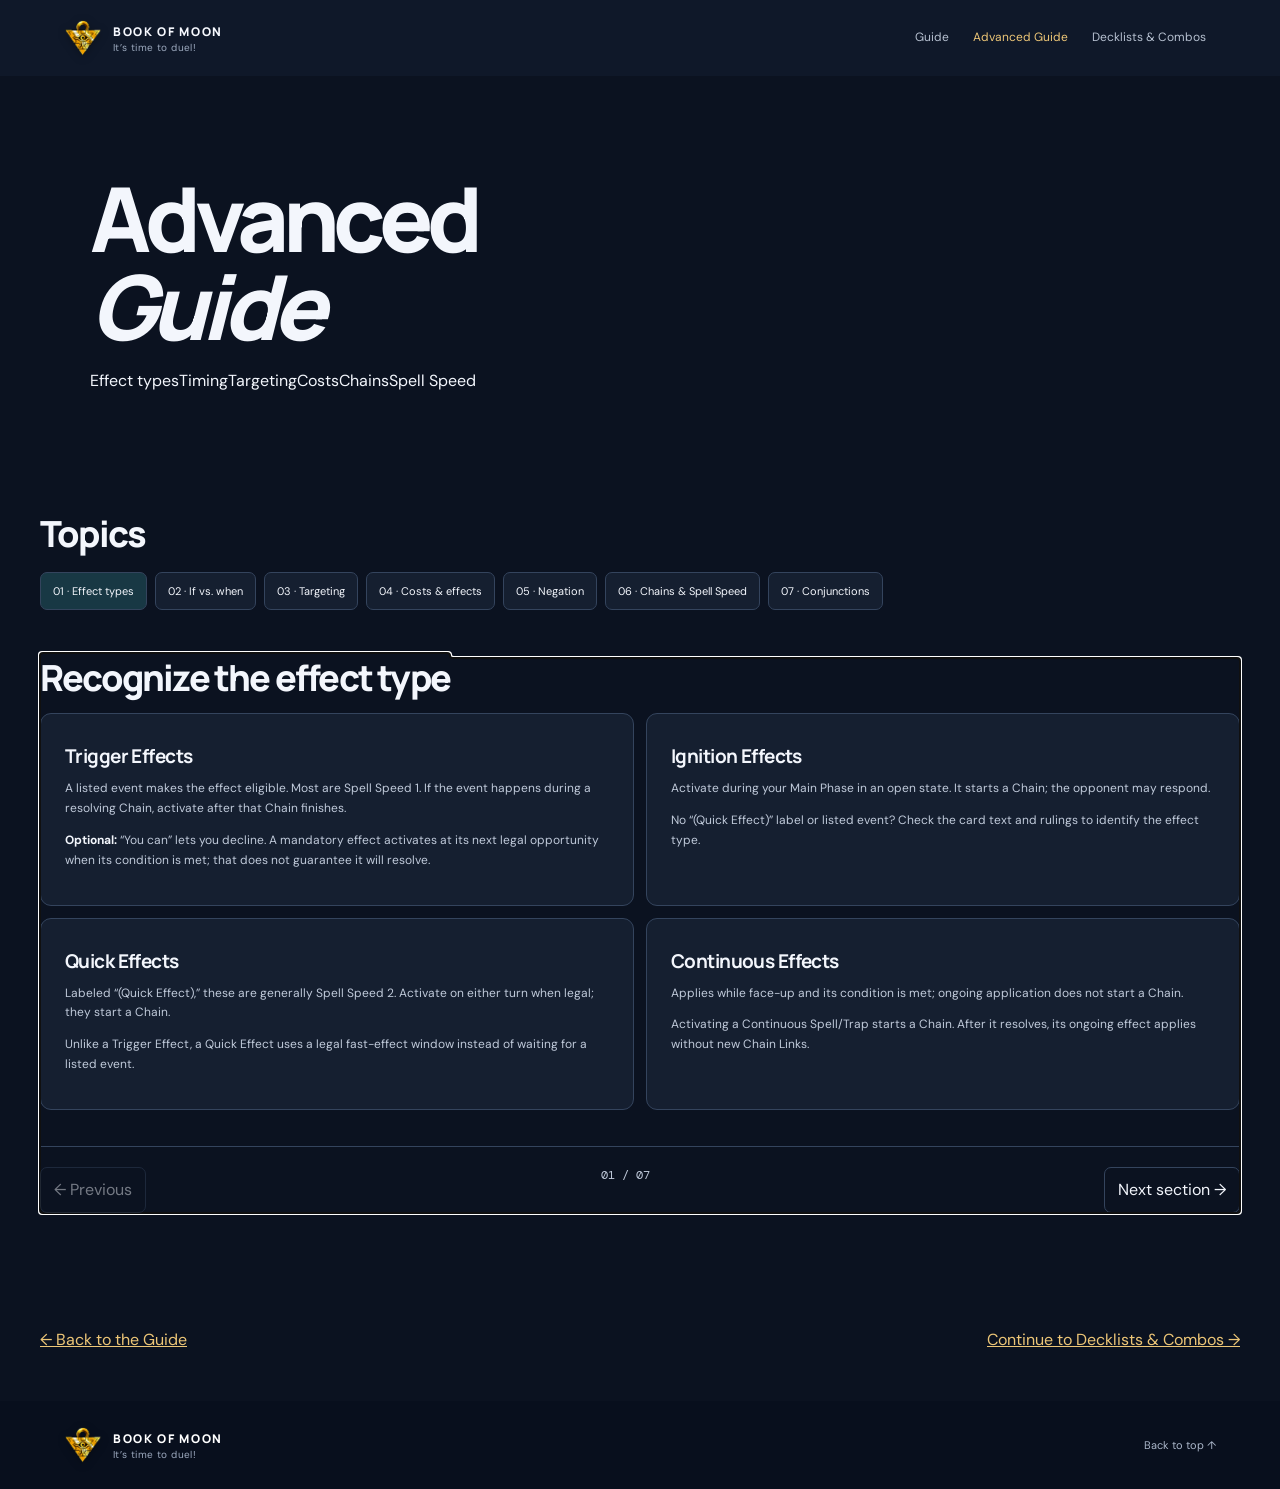
==== commit d204f07f: "Trim site copy and use compact visual cues" ====
--- a/advanced.html
+++ b/advanced.html
@@ -22,39 +22,39 @@
   <main class="page-main">
     <section class="page-hero">
       <h1>Advanced<br><em>Guide</em></h1>
-      <p class="hero-lede">A practical guide to reading effects and resolving tricky interactions: timing, targeting, costs, negation, Chains, Spell Speeds, and the words that determine how effects resolve.</p>
+      <div class="hero-tags" aria-label="Guide topics"><span>Effect types</span><span>Timing</span><span>Targeting</span><span>Costs</span><span>Chains</span><span>Spell Speed</span></div>
     </section>
     <section class="advanced-section section-shell" aria-label="Advanced Yu-Gi-Oh! rules">
-      <div class="section-heading advanced-nav-heading"><div><h2>Advanced topics</h2><p>Choose a topic or move through the guide one section at a time.</p></div></div>
+      <div class="section-heading advanced-nav-heading"><div><h2>Topics</h2></div></div>
       <nav id="advanced-nav" class="chapter-nav" role="tablist" aria-label="Advanced Guide topics"></nav>
 
       <section id="effect-types" class="advanced-topic" data-page-label="Effect types">
-        <div class="section-heading"><div><h2>Recognize the effect type</h2><p>Effect type tells you when an effect can be used and whether it starts a Chain.</p></div></div>
+        <div class="section-heading"><div><h2>Recognize the effect type</h2></div></div>
         <div class="effect-grid">
-          <article class="effect-card"><h3>Trigger Effects</h3><p>These become eligible when a stated event happens, such as a Summon, a card being sent to the GY, an attack declaration, or a named Phase. Most are Spell Speed 1. If their event happens while a Chain is resolving, wait until that entire Chain finishes; eligible Trigger Effects can then be placed on a new Chain.</p><p><b>Optional:</b> “You can” means you may choose whether to activate. <b>Mandatory:</b> if a mandatory Trigger Effect’s condition is met, it must be activated at its next legal opportunity unless a rule or another effect prevents it. Mandatory means required to activate, not guaranteed to resolve.</p></article>
-          <article class="effect-card"><h3>Ignition Effects</h3><p>You choose when to activate these during your own Main Phase while the game is in an open state. They are not responses to an event. Activating one starts a Chain, and the opponent may respond with an eligible fast effect.</p><p>Look for an effect you deliberately use to build your board or pay a cost, without “(Quick Effect)” or an event trigger. Check the card’s text and rulings if the type is unclear.</p></article>
-          <article class="effect-card"><h3>Quick Effects</h3><p>Modern card text labels these “(Quick Effect).” They are generally Spell Speed 2 and may be used during either player’s turn when their conditions and fast-effect timing allow. They start a Chain.</p><p>A Quick Effect is not a Trigger Effect. A Trigger Effect waits for its listed event; a Quick Effect is a fast action you choose to activate at a legal window.</p></article>
-          <article class="effect-card"><h3>Continuous Effects</h3><p>These apply while the card is face-up and its condition is met. The ongoing effect does not activate and does not start a Chain.</p><p>Activating a Continuous Spell or Trap is different: activating the card starts a Chain. If it resolves face-up, its continuous effect then applies without creating new Chain Links.</p></article>
+          <article class="effect-card"><h3>Trigger Effects</h3><p>A listed event makes the effect eligible. Most are Spell Speed 1. If the event happens during a resolving Chain, activate after that Chain finishes.</p><p><b>Optional:</b> “You can” lets you decline. A mandatory effect activates at its next legal opportunity when its condition is met; that does not guarantee it will resolve.</p></article>
+          <article class="effect-card"><h3>Ignition Effects</h3><p>Activate during your Main Phase in an open state. It starts a Chain; the opponent may respond.</p><p>No “(Quick Effect)” label or listed event? Check the card text and rulings to identify the effect type.</p></article>
+          <article class="effect-card"><h3>Quick Effects</h3><p>Labeled “(Quick Effect),” these are generally Spell Speed 2. Activate on either turn when legal; they start a Chain.</p><p>Unlike a Trigger Effect, a Quick Effect uses a legal fast-effect window instead of waiting for a listed event.</p></article>
+          <article class="effect-card"><h3>Continuous Effects</h3><p>Applies while face-up and its condition is met; ongoing application does not start a Chain.</p><p>Activating a Continuous Spell/Trap starts a Chain. After it resolves, its ongoing effect applies without new Chain Links.</p></article>
         </div>
       </section>
 
       <section id="trigger-timing" class="advanced-topic" data-page-label="If vs. when">
-        <div class="section-heading"><div><h2>“If” vs. “when”: did the event happen last?</h2><p>This mainly matters for optional Trigger Effects with strict timing language.</p></div></div>
+        <div class="section-heading"><div><h2>“If” vs. “when”: did the event happen last?</h2></div></div>
         <div class="timing-panel"><div class="timing-copy"><h3>Optional “When … you can”</h3><p>The listed event generally must be the last thing that happened before the effect gets its chance to activate. If another action happens afterward, the effect may miss its timing.</p><h3>Optional “If … you can”</h3><p>These effects generally do not have that same “last thing” restriction. They can usually activate after the Chain finishes if their condition was met and the card remains in the required location. Other activation requirements and rulings still apply.</p></div><div class="timeline"><div class="timeline-head">Example: one resolving effect says</div><div class="timeline-step"><b>1</b><span>Special Summon a monster</span></div><div class="timeline-arrow">↓ then</div><div class="timeline-step"><b>2</b><span>Draw 1 card</span></div><div class="timeline-result"><b>Last event: draw</b><span>The Summon was followed by another action. An optional “When this monster is Summoned: You can …” effect may miss timing. An optional “If this monster is Summoned: You can …” effect can generally activate after the Chain, if its other requirements are met.</span></div></div></div>
         <details class="advanced-detail"><summary>What about a mandatory “When” effect?</summary><p>The classic “miss timing” restriction concerns optional “When … you can” effects. A mandatory Trigger Effect does not use that same player-choice restriction. Still check that its trigger condition was met and that it is allowed to activate.</p></details>
       </section>
 
       <section id="targeting" class="advanced-topic" data-page-label="Targeting">
-        <div class="section-heading"><div><h2>Targeting vs. non-targeting</h2><p>Targeting is a rules term. It determines when you choose a card and what must be legal at activation.</p></div></div>
+        <div class="section-heading"><div><h2>Targeting vs. non-targeting</h2></div></div>
         <div class="effect-grid">
           <article class="effect-card"><h3>Targeting effect</h3><p>Modern TCG text uses the word <b>target</b> when an effect targets. For an activated effect, you choose a legal target during activation, before the Chain resolves. When a semicolon appears, targeting is usually written before it alongside other activation procedures.</p><p><b>Example:</b> “Target 1 card on the field; destroy it.” You choose the card as you activate the effect. If it moves or changes before resolution, read the resolving text and check the official ruling to see what still applies.</p></article>
           <article class="effect-card"><h3>Non-targeting effect</h3><p>If the effect does not target, you do not select the affected card during activation. The effect’s controller generally chooses a legal card as the effect resolves, following its instructions.</p><p><b>Example:</b> “Destroy 1 card on the field.” With no targeting instruction, the card is chosen during resolution. That can matter if the field changes while players are adding effects to the Chain.</p></article>
         </div>
-        <div class="callout"><strong>Check the current wording</strong>Older printings may use wording that predates current card text, and some cards have specific rulings. Use the current official card database and the card’s FAQ when the printed wording is unclear. “Choose” or “select” alone is not a safe shortcut for deciding whether an older card targets.</div>
+        <div class="callout"><strong>Check the current wording</strong>Older wording can differ. Check current text and rulings; “choose” or “select” alone does not establish targeting.</div>
       </section>
 
       <section id="costs" class="advanced-topic" data-page-label="Costs & effects">
-        <div class="section-heading"><div><h2>Costs vs. effects</h2><p>Separate what you do to activate an effect from what the effect does when it resolves.</p></div></div>
+        <div class="section-heading"><div><h2>Costs vs. effects</h2></div></div>
         <div class="effect-grid">
           <article class="effect-card"><h3>Before the semicolon: activation</h3><p>When a card uses a colon and semicolon, the colon introduces the activation condition and the semicolon separates activation procedures from resolution. Actions before the semicolon—such as paying LP, discarding, Tributing, or targeting—are performed at activation when the text requires them.</p><p>Those costs are paid even if the activation or effect is later negated. They are not refunded, and opponents respond to the activation—not to the act of paying the cost itself.</p></article>
           <article class="effect-card"><h3>After the semicolon: resolution</h3><p>The instructions after the semicolon are what the effect does as its Chain Link resolves. If a card says “Discard 1 card; draw 2 cards,” the discard is paid at activation and the draw happens only when the effect resolves successfully.</p><p>Not every card has a semicolon, and older text may be formatted differently. Verify exact wording in the official card database.</p></article>
@@ -62,7 +62,7 @@
       </section>
 
       <section id="negation" class="advanced-topic" data-page-label="Negation">
-        <div class="section-heading"><div><h2>Negating an activation vs. negating an effect</h2><p>Read precisely what the response says it negates.</p></div></div>
+        <div class="section-heading"><div><h2>Negating an activation vs. negating an effect</h2></div></div>
         <div class="effect-grid">
           <article class="effect-card"><h3>Negate the activation</h3><p>This stops the card or effect from being successfully activated. The Chain Link does not resolve as an activated effect. A response may also say to destroy the card, but destruction is a separate instruction—do not assume every activation negation destroys it.</p></article>
           <article class="effect-card"><h3>Negate the effect</h3><p>The activation was successful, but the activated effect is prevented from applying as it resolves. The card was still activated; the negation changes what happens to that effect.</p></article>
@@ -71,7 +71,7 @@
       </section>
 
       <section id="chains" class="advanced-topic" data-page-label="Chains & Spell Speed">
-        <div class="section-heading"><div><h2>Chains &amp; Spell Speed</h2><p>Chains decide the order of responses and resolution. New Chain Links resolve in reverse order.</p></div></div>
+        <div class="section-heading"><div><h2>Chains &amp; Spell Speed</h2></div></div>
         <div class="effect-grid">
           <article class="effect-card"><h3>Spell Speed 1</h3><p>Includes most Normal, Continuous, Equip, Field, Ritual, and Normal Spell activations, plus Ignition, Trigger, and Flip monster effects. These generally cannot be chained to another effect. Simultaneous Spell Speed 1 Trigger Effects are handled in a special Chain-building process.</p></article>
           <article class="effect-card"><h3>Spell Speed 2</h3><p>Includes Quick Effects, Quick-Play Spells, and Normal or Continuous Trap activations and effects. These can generally respond to Spell Speed 1 or 2 effects when their activation conditions and timing allow.</p></article>
@@ -81,14 +81,14 @@
       </section>
 
       <section id="conjunctions" class="advanced-topic" data-page-label="Conjunctions">
-        <div class="section-heading"><div><h2>“Then,” “also,” “and if you do,” and “and”</h2><p>These conjunctions describe whether actions happen in sequence or at the same time, and whether one action depends on another.</p></div></div>
+        <div class="section-heading"><div><h2>“Then,” “also,” “and if you do,” and “and”</h2></div></div>
         <div class="effect-grid">
           <article class="effect-card"><h3>Then</h3><p>The actions happen in sequence: do A, then B. A must happen for B to happen. If both occur, B is the last thing to happen.</p></article>
           <article class="effect-card"><h3>Also</h3><p>The actions happen at the same time, and neither depends on the other. Apply as much as possible.</p></article>
           <article class="effect-card"><h3>And if you do</h3><p>The actions are treated as simultaneous for timing, but A must happen for B to happen. If A does not happen, stop; if B cannot happen, A still happens.</p></article>
           <article class="effect-card"><h3>And</h3><p>The actions are treated as simultaneous, and both are required. If you cannot do both, you do neither. This wording is less common; use the exact card text and ruling.</p></article>
         </div>
-      <div class="callout advanced-routine"><strong>Use this routine when a ruling gets tricky</strong>Read the exact current text. Identify the activation condition, cost, target, and resolution. Ask whether the effect starts a Chain, who may respond, and what the conjunction says about timing. Then apply each Chain Link backward and consult the official card FAQ if the interaction remains unclear.</div>
+      <div class="callout advanced-routine"><strong>Ruling check</strong><ol><li>Read current text.</li><li>Mark condition, cost, target, resolution.</li><li>Build the Chain; resolve backward.</li><li>Check the official FAQ if unclear.</li></ol></div>
       <p class="advanced-sources">Official references: <a href="https://www.yugioh-card.com/eu/play/understanding-card-text/part-3-conditions-activations-and-effects/" target="_blank" rel="noreferrer">Conditions, Activations, and Effects</a> · <a href="https://www.yugioh-card.com/eu/play/understanding-card-text/part-4-the-clues-on-your-cards/" target="_blank" rel="noreferrer">The Clues on Your Cards</a> · <a href="https://www.yugioh-card.com/eu/play/understanding-card-text/part-7-conjunction-functions/" target="_blank" rel="noreferrer">Conjunction Functions</a> · <a href="https://www.yugioh-card.com/en/play/advanced-rules/" target="_blank" rel="noreferrer">Fast Effect Timing</a> · <a href="https://www.yugioh-card.com/eu/wp-content/uploads/2022/07/Rulebook_v9_en.pdf" target="_blank" rel="noreferrer">Official Rulebook, Chains &amp; Spell Speed</a></p>
       </section>
     </section>
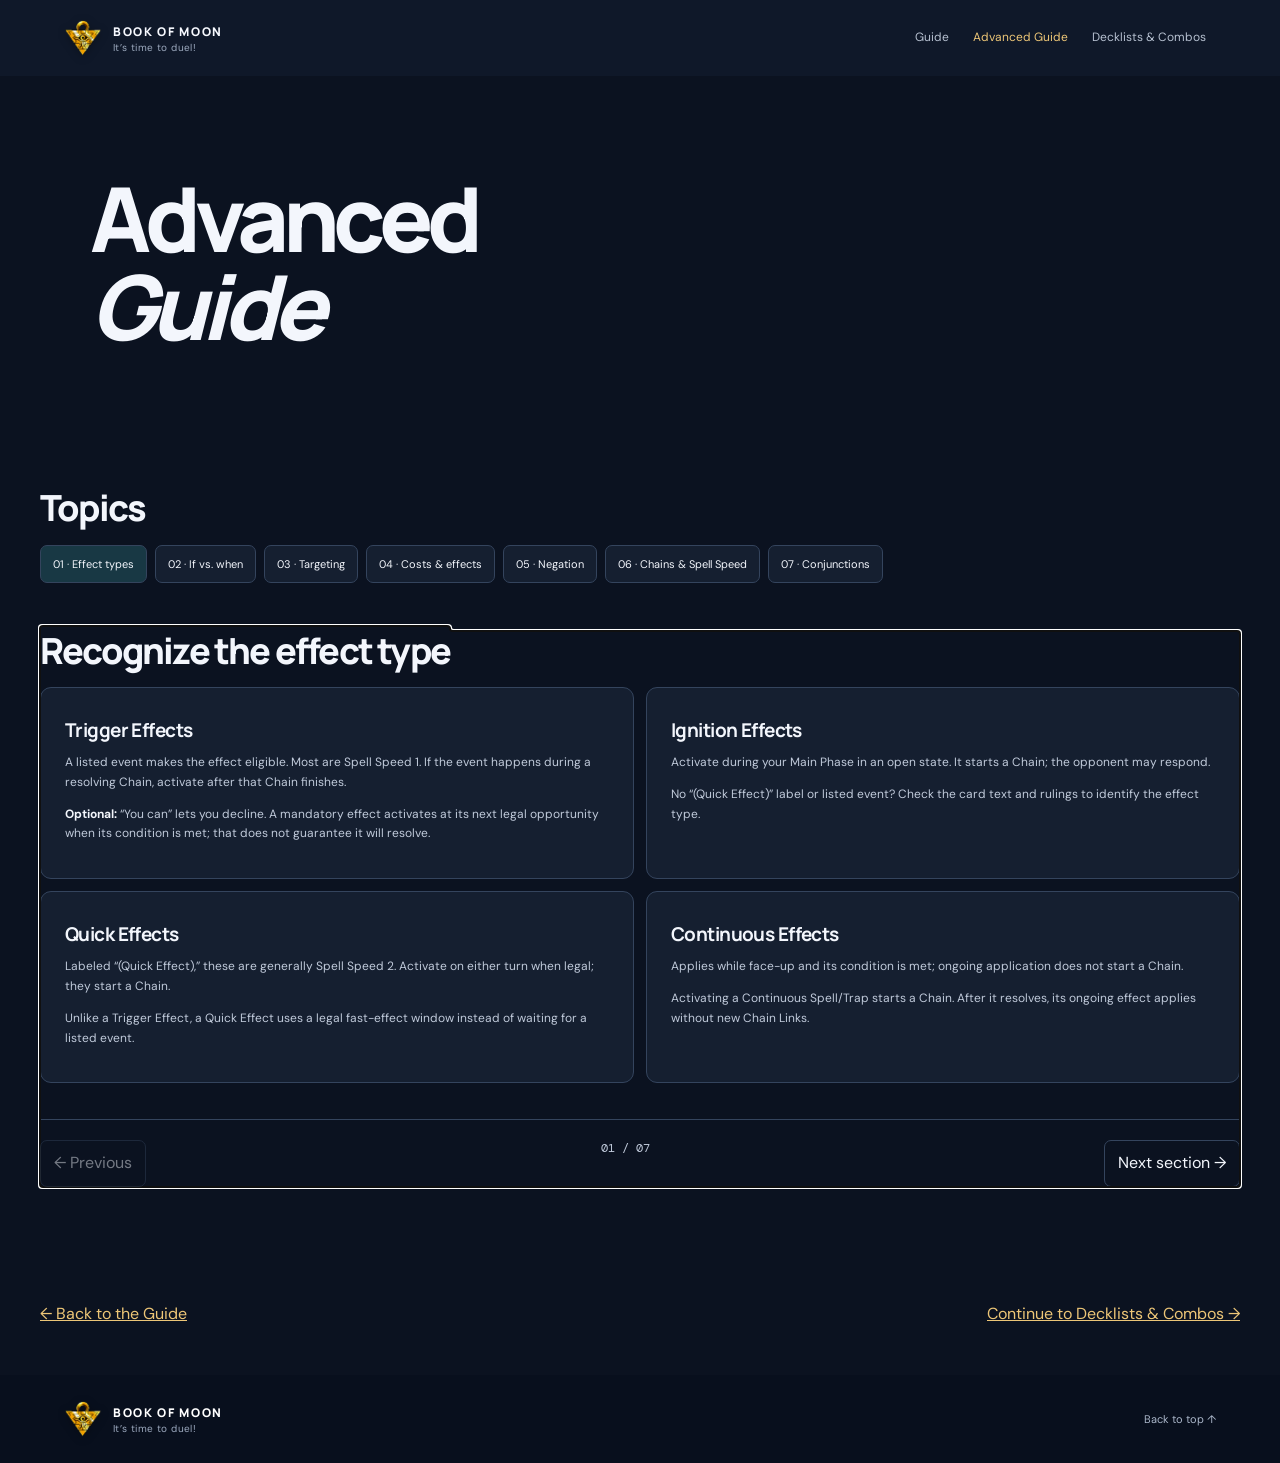
==== commit bbd85b2a: "Remove header topic labels" ====
--- a/advanced.html
+++ b/advanced.html
@@ -22,8 +22,7 @@
   <main class="page-main">
     <section class="page-hero">
       <h1>Advanced<br><em>Guide</em></h1>
-      <div class="hero-tags" aria-label="Guide topics"><span>Effect types</span><span>Timing</span><span>Targeting</span><span>Costs</span><span>Chains</span><span>Spell Speed</span></div>
-    </section>
+      </section>
     <section class="advanced-section section-shell" aria-label="Advanced Yu-Gi-Oh! rules">
       <div class="section-heading advanced-nav-heading"><div><h2>Topics</h2></div></div>
       <nav id="advanced-nav" class="chapter-nav" role="tablist" aria-label="Advanced Guide topics"></nav>
--- a/style.css
+++ b/style.css
@@ -299,3 +299,8 @@
 .combo-field-hand .combo-visual-card-name{font-size:.54rem;line-height:1.15}
 .combo-hand-empty{align-self:center;color:#9ba9bc;font-size:.68rem}
 @media(max-width:899px){.combo-field-hand .combo-hand-card{width:44px}}
+
+
+/* Compact visual labels replace repeated explanatory copy. */
+.hero-tags{display:flex;flex-wrap:wrap;gap:7px;margin:10px 0 26px}.hero-tags span{border:1px solid #edc67766;border-radius:999px;padding:6px 10px;color:#edc677;font:10px var(--mono);letter-spacing:.08em;text-transform:uppercase}
+.deck-facts{display:flex;flex-wrap:wrap;gap:7px;margin:8px 0 14px}.deck-fact{border:1px solid var(--accent,#edc67766);border-radius:999px;padding:5px 9px;color:var(--muted,#aab6c8);font-size:11px;line-height:1.35}
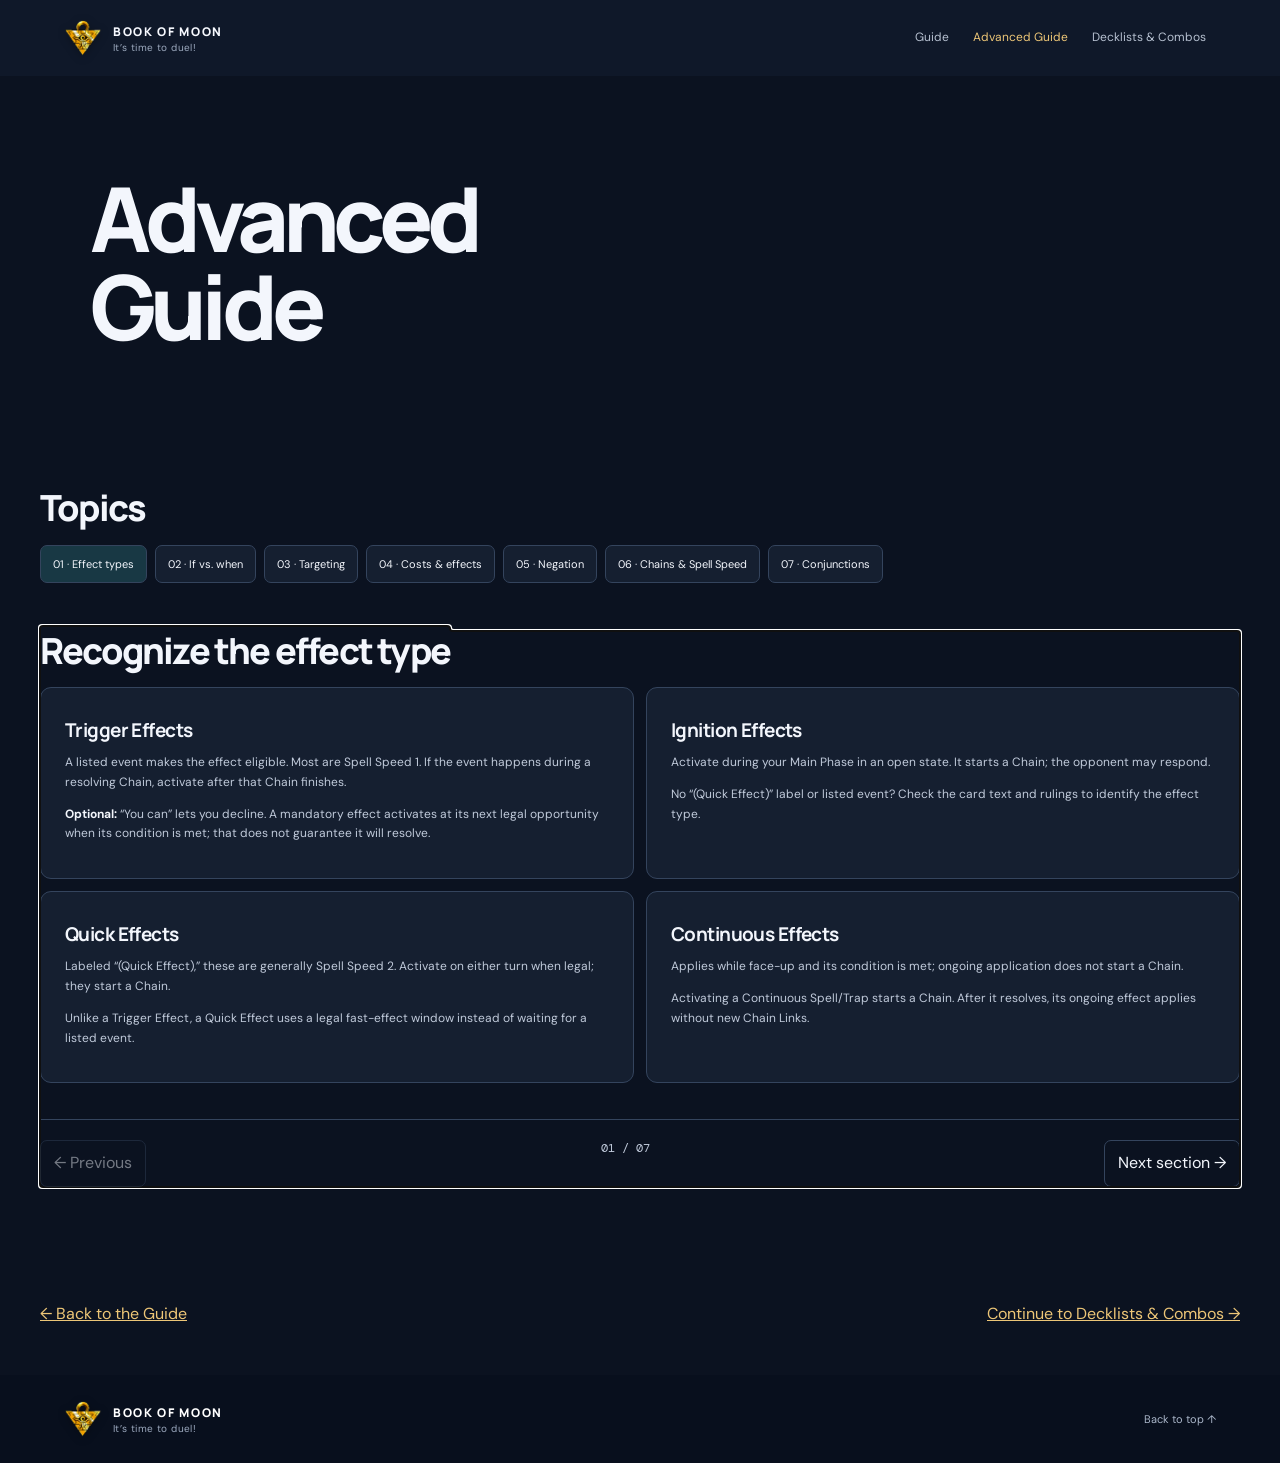
==== commit 34165c4b: "Remove repeated advanced guide checklist" ====
--- a/advanced.html
+++ b/advanced.html
@@ -87,7 +87,7 @@
           <article class="effect-card"><h3>And if you do</h3><p>The actions are treated as simultaneous for timing, but A must happen for B to happen. If A does not happen, stop; if B cannot happen, A still happens.</p></article>
           <article class="effect-card"><h3>And</h3><p>The actions are treated as simultaneous, and both are required. If you cannot do both, you do neither. This wording is less common; use the exact card text and ruling.</p></article>
         </div>
-      <div class="callout advanced-routine"><strong>Ruling check</strong><ol><li>Read current text.</li><li>Mark condition, cost, target, resolution.</li><li>Build the Chain; resolve backward.</li><li>Check the official FAQ if unclear.</li></ol></div>
+      
       <p class="advanced-sources">Official references: <a href="https://www.yugioh-card.com/eu/play/understanding-card-text/part-3-conditions-activations-and-effects/" target="_blank" rel="noreferrer">Conditions, Activations, and Effects</a> · <a href="https://www.yugioh-card.com/eu/play/understanding-card-text/part-4-the-clues-on-your-cards/" target="_blank" rel="noreferrer">The Clues on Your Cards</a> · <a href="https://www.yugioh-card.com/eu/play/understanding-card-text/part-7-conjunction-functions/" target="_blank" rel="noreferrer">Conjunction Functions</a> · <a href="https://www.yugioh-card.com/en/play/advanced-rules/" target="_blank" rel="noreferrer">Fast Effect Timing</a> · <a href="https://www.yugioh-card.com/eu/wp-content/uploads/2022/07/Rulebook_v9_en.pdf" target="_blank" rel="noreferrer">Official Rulebook, Chains &amp; Spell Speed</a></p>
       </section>
     </section>
--- a/style.css
+++ b/style.css
@@ -232,7 +232,7 @@
 .combo-step-visual-panel .combo-visual-panel-heading{align-items:start}
 .combo-step-visual-panel .combo-visual-panel-heading p{max-width:820px}
 .combo-text-only{display:block}
-@media(min-width:900px){.has-visual .combo-visual-desktop{display:grid}.has-visual .combo-text-only{display:none}}
+@media(min-width:560px){.has-visual .combo-visual-desktop{display:grid}.has-visual .combo-text-only{display:none}}
 @media(max-width:899px){.combo-card-flow{grid-template-columns:1fr;gap:10px}.combo-flow-arrow{grid-template-rows:auto auto}.combo-flow-arrow b{transform:rotate(90deg);margin:5px auto}.combo-field-grid{grid-template-rows:minmax(42px,auto) minmax(92px,auto) minmax(92px,auto);gap:3px}.combo-zone-card{width:clamp(34px,7vw,54px)}}
 @media(max-width:560px){.combo-field-grid{min-width:560px}.combo-field-panel{overflow-x:auto}.combo-visual-step-nav{display:grid;grid-template-columns:repeat(2,minmax(0,1fr))}.combo-start-condition{display:grid;gap:3px}}
 .combo-visual-card-frame .deck-card-image.loaded~.deck-card-image-fallback{display:none}
@@ -301,6 +301,41 @@
 @media(max-width:899px){.combo-field-hand .combo-hand-card{width:44px}}
 
 
-/* Compact visual labels replace repeated explanatory copy. */
-.hero-tags{display:flex;flex-wrap:wrap;gap:7px;margin:10px 0 26px}.hero-tags span{border:1px solid #edc67766;border-radius:999px;padding:6px 10px;color:#edc677;font:10px var(--mono);letter-spacing:.08em;text-transform:uppercase}
+
 .deck-facts{display:flex;flex-wrap:wrap;gap:7px;margin:8px 0 14px}.deck-fact{border:1px solid var(--accent,#edc67766);border-radius:999px;padding:5px 9px;color:var(--muted,#aab6c8);font-size:11px;line-height:1.35}
+
+
+/* Consistent upright page titles. */
+h1 em{font-style:normal}
+/* Narrow-screen combo layout: stable tabs, stacked summaries, compact controls. */
+@media(max-width:650px){
+  .page-main{padding-top:16px}
+  .page-hero{padding:34px 6vw 18px}
+  .page-hero h1{font-size:clamp(2.45rem,12vw,3.5rem);line-height:1.02;letter-spacing:-.055em;margin:8px 0 12px}
+  .combo-tutorial{margin-top:24px;scroll-margin-top:18px}
+  .combo-tabs{display:flex;overflow-x:auto;gap:8px;margin:12px 0;padding:2px 2px 8px;scroll-snap-type:x proximity;-webkit-overflow-scrolling:touch}
+  .combo-tabs button{flex:0 0 min(76vw,250px);min-height:50px;padding:11px 12px;font-size:.84rem;scroll-snap-align:start}
+  .line-card{padding:14px;border-radius:14px}
+  .opening-hand,.line-condition,.line-result{grid-template-columns:1fr;gap:4px;padding:11px 12px;font-size:.9rem}
+  .line-step{grid-template-columns:1fr;gap:5px;padding:11px}
+  .line-step span{font-size:.66rem}
+  .combo-actions{display:grid;grid-template-columns:1fr 1fr;gap:8px}
+  .combo-actions .step-count{grid-column:1/-1;grid-row:1;text-align:center}
+  .combo-actions button{min-height:44px;padding:9px 8px;font-size:.84rem}
+  .deck-section-jumps{grid-template-columns:1fr 1fr}
+  .deck-section-jumps a{min-height:44px;padding:8px 9px;font-size:.72rem}
+  .decklist-gallery{scroll-margin-top:18px}
+}
+@media(max-width:380px){
+  .combo-tabs button{flex-basis:82vw}
+  .line-card{padding:11px}
+  .combo-actions{grid-template-columns:1fr}
+  .combo-actions .step-count{grid-column:auto;grid-row:auto}
+}
+
+
+/* Keep a visible card-back graphic if the remote card-back image is unavailable. */
+.combo-card-back-fallback{display:block;width:100%;height:100%;border:2px solid #bd8751;border-radius:3px;background:repeating-radial-gradient(ellipse at 48% 52%,#d78032 0 3px,#8c3d24 5px 8px,#271b24 10px 13px,#b75e2e 15px 18px);box-shadow:inset 0 0 0 3px #342127,inset 0 0 0 5px #d7a466}
+.combo-pile-top .combo-card-back-fallback{position:absolute;inset:0}
+
+.combo-mobile-cardbacks{display:flex;gap:7px;align-items:start;margin-top:7px}.combo-mobile-cardback{position:relative;display:block;width:48px;aspect-ratio:59/86;overflow:hidden;border-radius:3px;background:#111a2a}.combo-mobile-cardback .combo-card-back-art{width:100%;height:100%;object-fit:cover}.combo-mobile-cardback .combo-card-back-fallback{position:absolute;inset:0}.combo-card-back-art[hidden],.combo-pile-top-image[hidden],.combo-card-back-fallback[hidden]{display:none!important}
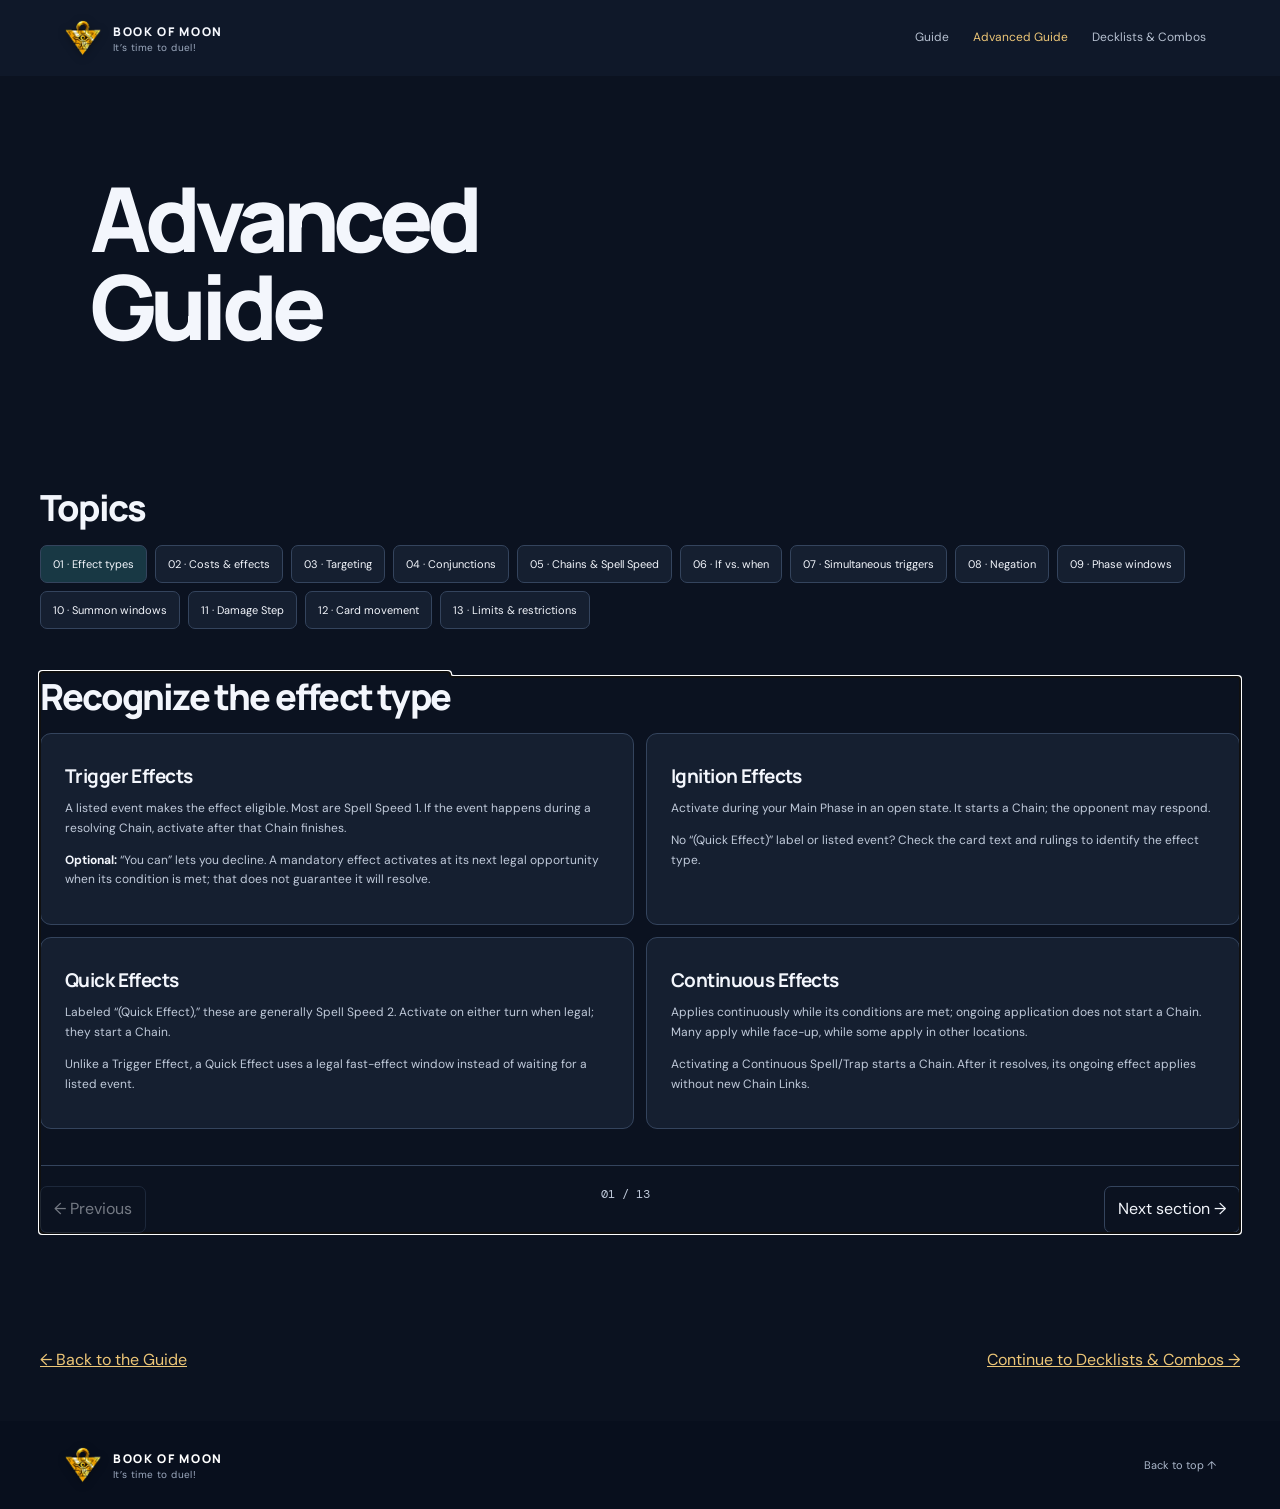
==== commit 0339152d: "Expand advanced rules and timing examples" ====
--- a/advanced.html
+++ b/advanced.html
@@ -7,7 +7,7 @@
   <link rel="icon" type="image/png" href="millennium-puzzle.png">
   <meta name="description" content="An advanced Yu-Gi-Oh! guide to card effects, chains, targeting, costs, negation, and timing.">
   <title>Advanced Guide — Book of Moon</title>
-  <link rel="stylesheet" href="style.css">
+  <link rel="stylesheet" href="style.css?v=20261110a">
 </head>
 <body class="dark-theme">
   <header class="topbar">
@@ -33,15 +33,17 @@
           <article class="effect-card"><h3>Trigger Effects</h3><p>A listed event makes the effect eligible. Most are Spell Speed 1. If the event happens during a resolving Chain, activate after that Chain finishes.</p><p><b>Optional:</b> “You can” lets you decline. A mandatory effect activates at its next legal opportunity when its condition is met; that does not guarantee it will resolve.</p></article>
           <article class="effect-card"><h3>Ignition Effects</h3><p>Activate during your Main Phase in an open state. It starts a Chain; the opponent may respond.</p><p>No “(Quick Effect)” label or listed event? Check the card text and rulings to identify the effect type.</p></article>
           <article class="effect-card"><h3>Quick Effects</h3><p>Labeled “(Quick Effect),” these are generally Spell Speed 2. Activate on either turn when legal; they start a Chain.</p><p>Unlike a Trigger Effect, a Quick Effect uses a legal fast-effect window instead of waiting for a listed event.</p></article>
-          <article class="effect-card"><h3>Continuous Effects</h3><p>Applies while face-up and its condition is met; ongoing application does not start a Chain.</p><p>Activating a Continuous Spell/Trap starts a Chain. After it resolves, its ongoing effect applies without new Chain Links.</p></article>
+          <article class="effect-card"><h3>Continuous Effects</h3><p>Applies continuously while its conditions are met; ongoing application does not start a Chain. Many apply while face-up, while some apply in other locations.</p><p>Activating a Continuous Spell/Trap starts a Chain. After it resolves, its ongoing effect applies without new Chain Links.</p></article>
         </div>
       </section>
 
-      <section id="trigger-timing" class="advanced-topic" data-page-label="If vs. when">
-        <div class="section-heading"><div><h2>“If” vs. “when”: did the event happen last?</h2></div></div>
-        <div class="timing-panel"><div class="timing-copy"><h3>Optional “When … you can”</h3><p>The listed event generally must be the last thing that happened before the effect gets its chance to activate. If another action happens afterward, the effect may miss its timing.</p><h3>Optional “If … you can”</h3><p>These effects generally do not have that same “last thing” restriction. They can usually activate after the Chain finishes if their condition was met and the card remains in the required location. Other activation requirements and rulings still apply.</p></div><div class="timeline"><div class="timeline-head">Example: one resolving effect says</div><div class="timeline-step"><b>1</b><span>Special Summon a monster</span></div><div class="timeline-arrow">↓ then</div><div class="timeline-step"><b>2</b><span>Draw 1 card</span></div><div class="timeline-result"><b>Last event: draw</b><span>The Summon was followed by another action. An optional “When this monster is Summoned: You can …” effect may miss timing. An optional “If this monster is Summoned: You can …” effect can generally activate after the Chain, if its other requirements are met.</span></div></div></div>
-        <details class="advanced-detail"><summary>What about a mandatory “When” effect?</summary><p>The classic “miss timing” restriction concerns optional “When … you can” effects. A mandatory Trigger Effect does not use that same player-choice restriction. Still check that its trigger condition was met and that it is allowed to activate.</p></details>
-      </section>
+      <section id="costs" class="advanced-topic" data-page-label="Costs & effects">
+        <div class="section-heading"><div><h2>Costs vs. effects</h2></div></div>
+        <div class="effect-grid">
+          <article class="effect-card"><h3>Before the semicolon: activation</h3><p>When a card uses a colon and semicolon, the colon introduces the activation condition and the semicolon separates activation procedures from resolution. Actions before the semicolon—such as paying LP, discarding, Tributing, or targeting—are performed at activation when the text requires them.</p><p>Those costs are paid even if the activation or effect is later negated. They are not refunded, and opponents respond to the activation—not to the act of paying the cost itself.</p></article>
+          <article class="effect-card"><h3>After the semicolon: resolution</h3><p>The instructions after the semicolon are what the effect does as its Chain Link resolves. If a card says “Discard 1 card; draw 2 cards,” the discard is paid at activation and the draw happens only when the effect resolves successfully.</p><p>Not every card has a semicolon, and older text may be formatted differently. Verify exact wording in the official card database.</p></article>
+        </div>
+      <aside class="rule-example"><h3>Example: paying a cost</h3><div class="rule-example-body"><div class="rule-example-cards"><a class="rule-example-card" href="https://www.db.yugioh-card.com/yugiohdb/card_search.action?ope=2&amp;cid=4861&amp;request_locale=en" target="_blank" rel="noreferrer"><img src="https://images.ygoprodeck.com/images/cards_small/41420027.jpg" alt="Solemn Judgment card" loading="lazy"><span>Chain Link 2</span></a></div><div><p>Solemn Judgment requires you to pay half your LP when you activate it. That payment occurs before the Chain resolves; it is not refunded if Judgment is negated.</p></div></div></aside></section>
 
       <section id="targeting" class="advanced-topic" data-page-label="Targeting">
         <div class="section-heading"><div><h2>Targeting vs. non-targeting</h2></div></div>
@@ -50,34 +52,7 @@
           <article class="effect-card"><h3>Non-targeting effect</h3><p>If the effect does not target, you do not select the affected card during activation. The effect’s controller generally chooses a legal card as the effect resolves, following its instructions.</p><p><b>Example:</b> “Destroy 1 card on the field.” With no targeting instruction, the card is chosen during resolution. That can matter if the field changes while players are adding effects to the Chain.</p></article>
         </div>
         <div class="callout"><strong>Check the current wording</strong>Older wording can differ. Check current text and rulings; “choose” or “select” alone does not establish targeting.</div>
-      </section>
-
-      <section id="costs" class="advanced-topic" data-page-label="Costs & effects">
-        <div class="section-heading"><div><h2>Costs vs. effects</h2></div></div>
-        <div class="effect-grid">
-          <article class="effect-card"><h3>Before the semicolon: activation</h3><p>When a card uses a colon and semicolon, the colon introduces the activation condition and the semicolon separates activation procedures from resolution. Actions before the semicolon—such as paying LP, discarding, Tributing, or targeting—are performed at activation when the text requires them.</p><p>Those costs are paid even if the activation or effect is later negated. They are not refunded, and opponents respond to the activation—not to the act of paying the cost itself.</p></article>
-          <article class="effect-card"><h3>After the semicolon: resolution</h3><p>The instructions after the semicolon are what the effect does as its Chain Link resolves. If a card says “Discard 1 card; draw 2 cards,” the discard is paid at activation and the draw happens only when the effect resolves successfully.</p><p>Not every card has a semicolon, and older text may be formatted differently. Verify exact wording in the official card database.</p></article>
-        </div>
-      </section>
-
-      <section id="negation" class="advanced-topic" data-page-label="Negation">
-        <div class="section-heading"><div><h2>Negating an activation vs. negating an effect</h2></div></div>
-        <div class="effect-grid">
-          <article class="effect-card"><h3>Negate the activation</h3><p>This stops the card or effect from being successfully activated. The Chain Link does not resolve as an activated effect. A response may also say to destroy the card, but destruction is a separate instruction—do not assume every activation negation destroys it.</p></article>
-          <article class="effect-card"><h3>Negate the effect</h3><p>The activation was successful, but the activated effect is prevented from applying as it resolves. The card was still activated; the negation changes what happens to that effect.</p></article>
-        </div>
-        <div class="callout"><strong>Costs still matter</strong>Costs already paid are not returned just because an activation or effect was negated. “Once per turn: You can use…” and “You can only activate…” restrictions can behave differently after negation—check the exact restriction and official ruling for that card.</div>
-      </section>
-
-      <section id="chains" class="advanced-topic" data-page-label="Chains & Spell Speed">
-        <div class="section-heading"><div><h2>Chains &amp; Spell Speed</h2></div></div>
-        <div class="effect-grid">
-          <article class="effect-card"><h3>Spell Speed 1</h3><p>Includes most Normal, Continuous, Equip, Field, Ritual, and Normal Spell activations, plus Ignition, Trigger, and Flip monster effects. These generally cannot be chained to another effect. Simultaneous Spell Speed 1 Trigger Effects are handled in a special Chain-building process.</p></article>
-          <article class="effect-card"><h3>Spell Speed 2</h3><p>Includes Quick Effects, Quick-Play Spells, and Normal or Continuous Trap activations and effects. These can generally respond to Spell Speed 1 or 2 effects when their activation conditions and timing allow.</p></article>
-          <article class="effect-card"><h3>Spell Speed 3</h3><p>Counter Traps are Spell Speed 3. They can respond to effects of any Spell Speed; only another Spell Speed 3 effect can be chained directly to a Spell Speed 3 effect.</p></article>
-          <article class="effect-card"><h3>Resolve backward</h3><p>Players add Chain Links in response to earlier activations. Once both players stop adding links, resolve the Chain from the newest link down to Chain Link 1. Do not resolve an earlier effect before the Chain is complete.</p></article>
-        </div>
-      </section>
+      <aside class="rule-example"><h3>Example: Book of Moon targets</h3><div class="rule-example-body"><div class="rule-example-cards"><a class="rule-example-card" href="https://www.db.yugioh-card.com/yugiohdb/card_search.action?ope=2&amp;cid=5432&amp;request_locale=en" target="_blank" rel="noreferrer"><img src="https://images.ygoprodeck.com/images/cards_small/14087893.jpg" alt="Book of Moon card" loading="lazy"><span>Book of Moon</span></a></div><div><p>Choose a face-up monster when you activate Book of Moon. If the chosen monster is no longer a legal target when Book of Moon resolves, it is not changed face-down. A Link Monster cannot be placed in Defense Position.</p></div></div></aside></section>
 
       <section id="conjunctions" class="advanced-topic" data-page-label="Conjunctions">
         <div class="section-heading"><div><h2>“Then,” “also,” “and if you do,” and “and”</h2></div></div>
@@ -90,6 +65,43 @@
       
       <p class="advanced-sources">Official references: <a href="https://www.yugioh-card.com/eu/play/understanding-card-text/part-3-conditions-activations-and-effects/" target="_blank" rel="noreferrer">Conditions, Activations, and Effects</a> · <a href="https://www.yugioh-card.com/eu/play/understanding-card-text/part-4-the-clues-on-your-cards/" target="_blank" rel="noreferrer">The Clues on Your Cards</a> · <a href="https://www.yugioh-card.com/eu/play/understanding-card-text/part-7-conjunction-functions/" target="_blank" rel="noreferrer">Conjunction Functions</a> · <a href="https://www.yugioh-card.com/en/play/advanced-rules/" target="_blank" rel="noreferrer">Fast Effect Timing</a> · <a href="https://www.yugioh-card.com/eu/wp-content/uploads/2022/07/Rulebook_v9_en.pdf" target="_blank" rel="noreferrer">Official Rulebook, Chains &amp; Spell Speed</a></p>
       </section>
+
+      <section id="chains" class="advanced-topic" data-page-label="Chains & Spell Speed">
+        <div class="section-heading"><div><h2>Chains &amp; Spell Speed</h2></div></div>
+        <div class="effect-grid">
+          <article class="effect-card"><h3>Spell Speed 1</h3><p>Includes most Normal, Continuous, Equip, Field, and Ritual Spell activations, plus Ignition, Trigger, and Flip monster effects. These generally cannot be chained to another effect. Simultaneous Spell Speed 1 Trigger Effects are handled in a special Chain-building process.</p></article>
+          <article class="effect-card"><h3>Spell Speed 2</h3><p>Includes Quick Effects, Quick-Play Spells, and Normal or Continuous Trap activations and effects. These can generally respond to Spell Speed 1 or 2 effects when their activation conditions and timing allow.</p></article>
+          <article class="effect-card"><h3>Spell Speed 3</h3><p>Counter Traps are Spell Speed 3. They can respond to effects of any Spell Speed; only another Spell Speed 3 effect can be chained directly to a Spell Speed 3 effect.</p></article>
+          <article class="effect-card"><h3>Resolve backward</h3><p>Players add Chain Links in response to earlier activations. Once both players stop adding links, resolve the Chain from the newest link down to Chain Link 1. Do not resolve an earlier effect before the Chain is complete.</p></article>
+        </div>
+      </section>
+
+      <section id="trigger-timing" class="advanced-topic" data-page-label="If vs. when">
+        <div class="section-heading"><div><h2>“If” vs. “when”: did the event happen last?</h2></div></div>
+        <div class="timing-panel"><div class="timing-copy"><h3>Optional “When … you can”</h3><p>The listed event generally must be the last thing that happened before the effect gets its chance to activate. If another action happens afterward, the effect may miss its timing.</p><h3>Optional “If … you can”</h3><p>These effects generally do not have that same “last thing” restriction. They can usually activate after the Chain finishes if their condition was met and the card remains in the required location. Other activation requirements and rulings still apply.</p></div><div class="timeline"><div class="timeline-head">Example: one resolving effect says</div><div class="timeline-step"><b>1</b><span>Special Summon a monster</span></div><div class="timeline-arrow">↓ then</div><div class="timeline-step"><b>2</b><span>Draw 1 card</span></div><div class="timeline-result"><b>Last event: draw</b><span>The Summon was followed by another action. An optional “When this monster is Summoned: You can …” effect may miss timing. An optional “If this monster is Summoned: You can …” effect can generally activate after the Chain, if its other requirements are met.</span></div></div></div>
+        <details class="advanced-detail"><summary>What about a mandatory “When” effect?</summary><p>The classic “miss timing” restriction concerns optional “When … you can” effects. A mandatory Trigger Effect does not use that same player-choice restriction. Still check that its trigger condition was met and that it is allowed to activate.</p></details>
+      <p><b>Card comparison:</b> <a href="https://www.db.yugioh-card.com/yugiohdb/card_search.action?ope=2&amp;cid=12054&amp;request_locale=en" target="_blank" rel="noreferrer">Speedroid Red-Eyed Dice</a> uses optional “When … you can” for its Summon effect. <a href="https://www.db.yugioh-card.com/yugiohdb/card_search.action?ope=2&amp;cid=15970&amp;request_locale=en" target="_blank" rel="noreferrer">Roxrose Dragon</a> uses optional “If … you can.” If a single effect Special Summons one of them <em>then</em> draws a card, the draw is the last event: Dice may miss its chance; Roxrose can generally activate after the Chain, subject to its other requirements.</p></section>
+
+      <section id="simultaneous" class="advanced-topic" data-page-label="Simultaneous triggers"><div class="section-heading"><div><h2>Simultaneous Trigger Effects</h2></div></div><p>When several eligible Trigger Effects are waiting after the same event or completed Chain, build a new Chain in this order. Each player orders their own effects within their applicable group.</p><ol><li>Turn player’s mandatory effects.</li><li>Opponent’s mandatory effects.</li><li>Turn player’s optional effects they choose to activate.</li><li>Opponent’s optional effects they choose to activate.</li></ol><p>After eligible Trigger Effects are placed, players can add appropriate fast effects. Resolve the completed Chain in reverse order. A Trigger Effect still needs its own condition and a legal activation; optional effects may be declined. <a href="https://img.yugioh-card.com/en/downloads/rulebook/SD_RuleBook_EN_10.pdf" target="_blank" rel="noreferrer">Official rulebook</a></p></section>
+
+      <section id="negation" class="advanced-topic" data-page-label="Negation">
+        <div class="section-heading"><div><h2>Negating an activation vs. negating an effect</h2></div></div>
+        <div class="effect-grid">
+          <article class="effect-card"><h3>Negate the activation</h3><p>This stops the card or effect from being successfully activated. The Chain Link does not resolve as an activated effect. A response may also say to destroy the card, but destruction is a separate instruction—do not assume every activation negation destroys it.</p></article>
+          <article class="effect-card"><h3>Negate the effect</h3><p>The activation was successful, but the activated effect is prevented from applying as it resolves. The card was still activated; the negation changes what happens to that effect.</p></article>
+        </div>
+        <div class="callout"><strong>Costs still matter</strong>Costs already paid are not returned just because an activation or effect was negated. “Once per turn: You can use…” and “You can only activate…” restrictions can behave differently after negation—check the exact restriction and official ruling for that card.</div>
+      <aside class="rule-example"><h3>Destroying is not negating</h3><div class="rule-example-body"><div class="rule-example-cards"><a class="rule-example-card" href="https://www.db.yugioh-card.com/yugiohdb/card_search.action?ope=2&amp;cid=4842&amp;request_locale=en" target="_blank" rel="noreferrer"><img src="https://images.ygoprodeck.com/images/cards_small/83764718.jpg" alt="Monster Reborn card" loading="lazy"><span>Chain Link 1</span></a><a class="rule-example-card" href="https://www.db.yugioh-card.com/yugiohdb/card_search.action?ope=2&amp;cid=4909&amp;request_locale=en" target="_blank" rel="noreferrer"><img src="https://images.ygoprodeck.com/images/cards_small/5318639.jpg" alt="Mystical Space Typhoon card" loading="lazy"><span>Chain Link 2</span></a></div><div><p>If Mystical Space Typhoon is chained to Monster Reborn and destroys it, that does not negate Reborn. A Normal Spell generally resolves even if it has left the field, assuming its target remains legal and no other effect stops it.</p><p>Continuous, Equip and Field Spells and Continuous Traps generally need to remain face-up on the field to apply their effects. Destroying one before its effect resolves is different from negating its activation.</p></div></div></aside></section>
+
+      <section id="phase-windows" class="advanced-topic" data-page-label="Phase windows"><div class="section-heading"><div><h2>When effects can be used</h2></div></div><div class="effect-grid"><article class="effect-card"><h3>Ignition Effects</h3><p>Normally activate in an open game state during your own Main Phase. They cannot be chained just because another effect was activated, and cannot be activated on the opponent’s turn.</p></article><article class="effect-card"><h3>Quick Effects and fast cards</h3><p>Generally Spell Speed 2, so they can be used on either player’s turn in an appropriate fast-effect window. Follow specific phase, event, Damage Step, targeting and Set-card restrictions.</p></article><article class="effect-card"><h3>Trigger Effects</h3><p>Wait for the event or timing listed on the card. If it happens during a Chain, finish that Chain first, then determine which Trigger Effects can activate.</p></article><article class="effect-card"><h3>Named phase or step</h3><p>A card saying “during your End Phase” has that timing even though the Battle Phase has an End Step. A Battle Phase End Step and the later End Phase are different parts of the turn.</p></article></div><aside class="rule-example"><h3>Full Armor Master: three timings</h3><div class="rule-example-body"><div class="rule-example-cards"><a class="rule-example-card" href="https://www.db.yugioh-card.com/yugiohdb/card_search.action?ope=2&amp;cid=13852&amp;request_locale=en" target="_blank" rel="noreferrer"><img src="https://images.ygoprodeck.com/images/cards_small/54082269.jpg" alt="Blackwing Full Armor Master card" loading="lazy"><span>Your monster</span></a><a class="rule-example-card" href="https://www.db.yugioh-card.com/yugiohdb/card_search.action?ope=2&amp;cid=17760&amp;request_locale=en" target="_blank" rel="noreferrer"><img src="https://images.ygoprodeck.com/images/cards_small/70465810.jpg" alt="Blackwing - Sudri the Phantom Glimmer card" loading="lazy"><span>Opponent · Wedge Counter</span></a></div><div><p><b>Take control:</b> if the opponent’s Sudri has a Wedge Counter, the targeted effect is an Ignition Effect for your Main Phase only—not the opponent’s turn.</p><p><b>Place a Wedge Counter:</b> the card describes applying it when an opponent’s monster effect resolves.</p><p><b>Destroy monsters with Wedge Counters:</b> the separate optional effect is used during your End Phase, not the Battle Phase’s End Step.</p></div></div></aside></section>
+
+      <section id="summon-windows" class="advanced-topic" data-page-label="Summon windows"><div class="section-heading"><div><h2>Summon attempts and effect resolution</h2></div></div><p>A Normal Summon or an applicable Summon procedure does not itself start a Chain. A card that says it negates a monster’s Summon can respond in the appropriate window before that Summon succeeds.</p><p>A monster Summoned while a card or effect is resolving is different: players cannot interrupt a resolving Chain. To stop Monster Reborn with Solemn Judgment, respond to <b>Monster Reborn’s activation</b>, not to a Summon partway through resolution. Other cards may respond after a successful Summon if their conditions are met.</p><aside class="rule-example"><h3>Example: stop Monster Reborn</h3><div class="rule-example-body"><div class="rule-example-cards"><a class="rule-example-card" href="https://www.db.yugioh-card.com/yugiohdb/card_search.action?ope=2&amp;cid=4842&amp;request_locale=en" target="_blank" rel="noreferrer"><img src="https://images.ygoprodeck.com/images/cards_small/83764718.jpg" alt="Monster Reborn card" loading="lazy"><span>Chain Link 1</span></a><a class="rule-example-card" href="https://www.db.yugioh-card.com/yugiohdb/card_search.action?ope=2&amp;cid=4861&amp;request_locale=en" target="_blank" rel="noreferrer"><img src="https://images.ygoprodeck.com/images/cards_small/41420027.jpg" alt="Solemn Judgment card" loading="lazy"><span>Chain Link 2</span></a></div><div><p>Solemn Judgment can chain to the activation of Monster Reborn. If Judgment resolves successfully, Reborn’s activation is negated. Judgment cannot be activated in the middle of Reborn’s resolution to negate the resulting Summon.</p></div></div></aside><p><a href="https://www.yugioh-card.com/en/play/fast-effect-timing/" target="_blank" rel="noreferrer">Official fast-effect timing</a> · <a href="https://img.yugioh-card.com/ygo_cms/ygo/all/uploads/RulesEXVC_1_2.pdf" target="_blank" rel="noreferrer">Konami ruling on Summons during resolution</a></p></section>
+
+      <section id="damage-step" class="advanced-topic" data-page-label="Damage Step"><div class="section-heading"><div><h2>Damage Step timing</h2></div></div><ol><li><b>Start:</b> apply effects that specifically activate at the start of the Damage Step.</li><li><b>Before damage calculation:</b> flip an attacked face-down monster face-up; eligible ATK/DEF modifiers can be used in the proper window.</li><li><b>Damage calculation:</b> compare ATK/DEF, inflict battle damage and determine destruction. A monster determined to be destroyed is not sent to the Graveyard yet.</li><li><b>After damage calculation:</b> apply effects appropriate to this timing, including Flip effects from a monster revealed by the attack.</li><li><b>End of the Damage Step:</b> send monsters destroyed by battle to the Graveyard, then handle effects triggered by that event. Return to the Battle Step afterward.</li></ol><p>Activations are restricted throughout the Damage Step. Examples of permitted categories include Counter Traps, some effects that negate activations, effects that directly modify ATK/DEF in their allowed window, and effects whose text or ruling specifically permits that timing. Not every Quick Effect or Quick-Play Spell is legal. Check the exact substep and card ruling.</p><aside class="rule-example"><h3>Example: compare ATK</h3><div class="rule-example-body"><div class="rule-example-cards"><a class="rule-example-card" href="https://www.db.yugioh-card.com/yugiohdb/card_search.action?ope=2&amp;cid=4007&amp;request_locale=en" target="_blank" rel="noreferrer"><img src="https://images.ygoprodeck.com/images/cards_small/89631139.jpg" alt="Blue-Eyes White Dragon card" loading="lazy"><span>Attacker · 3000 ATK</span></a><a class="rule-example-card" href="https://www.db.yugioh-card.com/yugiohdb/card_search.action?ope=2&amp;cid=4041&amp;request_locale=en" target="_blank" rel="noreferrer"><img src="https://images.ygoprodeck.com/images/cards_small/46986414.jpg" alt="Dark Magician card" loading="lazy"><span>Defender · 2500 ATK</span></a></div><div><p>At damage calculation, 3000 ATK attacks 2500 ATK: Dark Magician is determined to be destroyed, and its controller takes 500 battle damage. It is sent to the Graveyard at the end of the Damage Step, not immediately during the calculation.</p></div></div></aside><p><a href="https://www.yugioh-card.com/eu/play/damage-step-rules/" target="_blank" rel="noreferrer">Official Damage Step breakdown</a></p></section>
+
+      <section id="movement" class="advanced-topic" data-page-label="Card movement"><div class="section-heading"><div><h2>Destroying, sending and banishing</h2></div></div><div class="effect-grid"><article class="effect-card"><h3>Destroy</h3><p>Destruction is a specific game action. A destroyed card normally goes to the Graveyard unless another rule or effect changes its destination. Being Tributed, used as material or returned to the hand is not automatically destruction.</p></article><article class="effect-card"><h3>Send vs. cost</h3><p>Cards can be sent to the Graveyard by an effect, as a cost, by battle, or by game rules. An effect requiring a card to be sent “by card effect” does not automatically trigger when it was discarded as a cost.</p></article><article class="effect-card"><h3>Banished cards</h3><p>Each player has their own banished cards. Banishing is not sending to the Graveyard; face-down banished cards have additional information restrictions.</p></article><article class="effect-card"><h3>Extra Deck and materials</h3><p>A face-up Pendulum Monster that would be sent from the field to the Graveyard normally goes face-up to its owner’s Extra Deck instead. Xyz Materials are attached cards; detaching one is not the same as sending a monster from the field.</p></article></div></section>
+
+      <section id="restrictions" class="advanced-topic" data-page-label="Limits & restrictions"><div class="section-heading"><div><h2>Once per turn and restrictions</h2></div></div><p>Read the exact wording: a limit printed as “once per turn” can apply differently from a restriction naming a card or effect. “You can only activate” and “you can only use” may differ when an activation is negated; do not assume every negation resets a limit.</p><p>Some restrictions apply for the entire turn, others only after an effect resolves, and some only while a card remains face-up. For example, <a href="https://www.db.yugioh-card.com/yugiohdb/card_search.action?ope=2&amp;cid=17066&amp;request_locale=en" target="_blank" rel="noreferrer">Branded Fusion</a> restricts Extra Deck Special Summons to Fusion Monsters for the turn you activate it. Check restrictions before performing an earlier summon as well as afterward.</p></section>
     </section>
     <section class="section-shell page-bottom-link"><a href="index.html">← Back to the Guide</a><a href="decklists.html">Continue to Decklists &amp; Combos →</a></section>
   </main>
--- a/style.css
+++ b/style.css
@@ -339,3 +339,14 @@
 .combo-pile-top .combo-card-back-fallback{position:absolute;inset:0}
 
 .combo-mobile-cardbacks{display:flex;gap:7px;align-items:start;margin-top:7px}.combo-mobile-cardback{position:relative;display:block;width:48px;aspect-ratio:59/86;overflow:hidden;border-radius:3px;background:#111a2a}.combo-mobile-cardback .combo-card-back-art{width:100%;height:100%;object-fit:cover}.combo-mobile-cardback .combo-card-back-fallback{position:absolute;inset:0}.combo-card-back-art[hidden],.combo-pile-top-image[hidden],.combo-card-back-fallback[hidden]{display:none!important}
+
+/* Card examples within guide content */
+.rule-example{margin:24px 0;padding:18px;border:1px solid var(--line);border-radius:12px;background:var(--surface)}
+.rule-example h3{margin-top:0}
+.rule-example-body{display:flex;gap:20px;align-items:flex-start;flex-wrap:wrap}
+.rule-example-body>div:last-child{flex:1 1 240px;min-width:0}
+.rule-example-cards{display:flex;gap:12px;flex-wrap:wrap}
+.rule-example-card{display:flex;width:112px;flex-direction:column;gap:6px;color:var(--ink);text-align:center;font-size:.75rem;line-height:1.3}
+.rule-example-card img{display:block;width:100%;height:auto;aspect-ratio: 421/614;object-fit:contain}
+.rule-example-card:focus-visible{outline:3px solid var(--gold);outline-offset:4px}
+@media(max-width:480px){.rule-example{padding:14px}.rule-example-card{width:92px}.rule-example-body{gap:14px}}
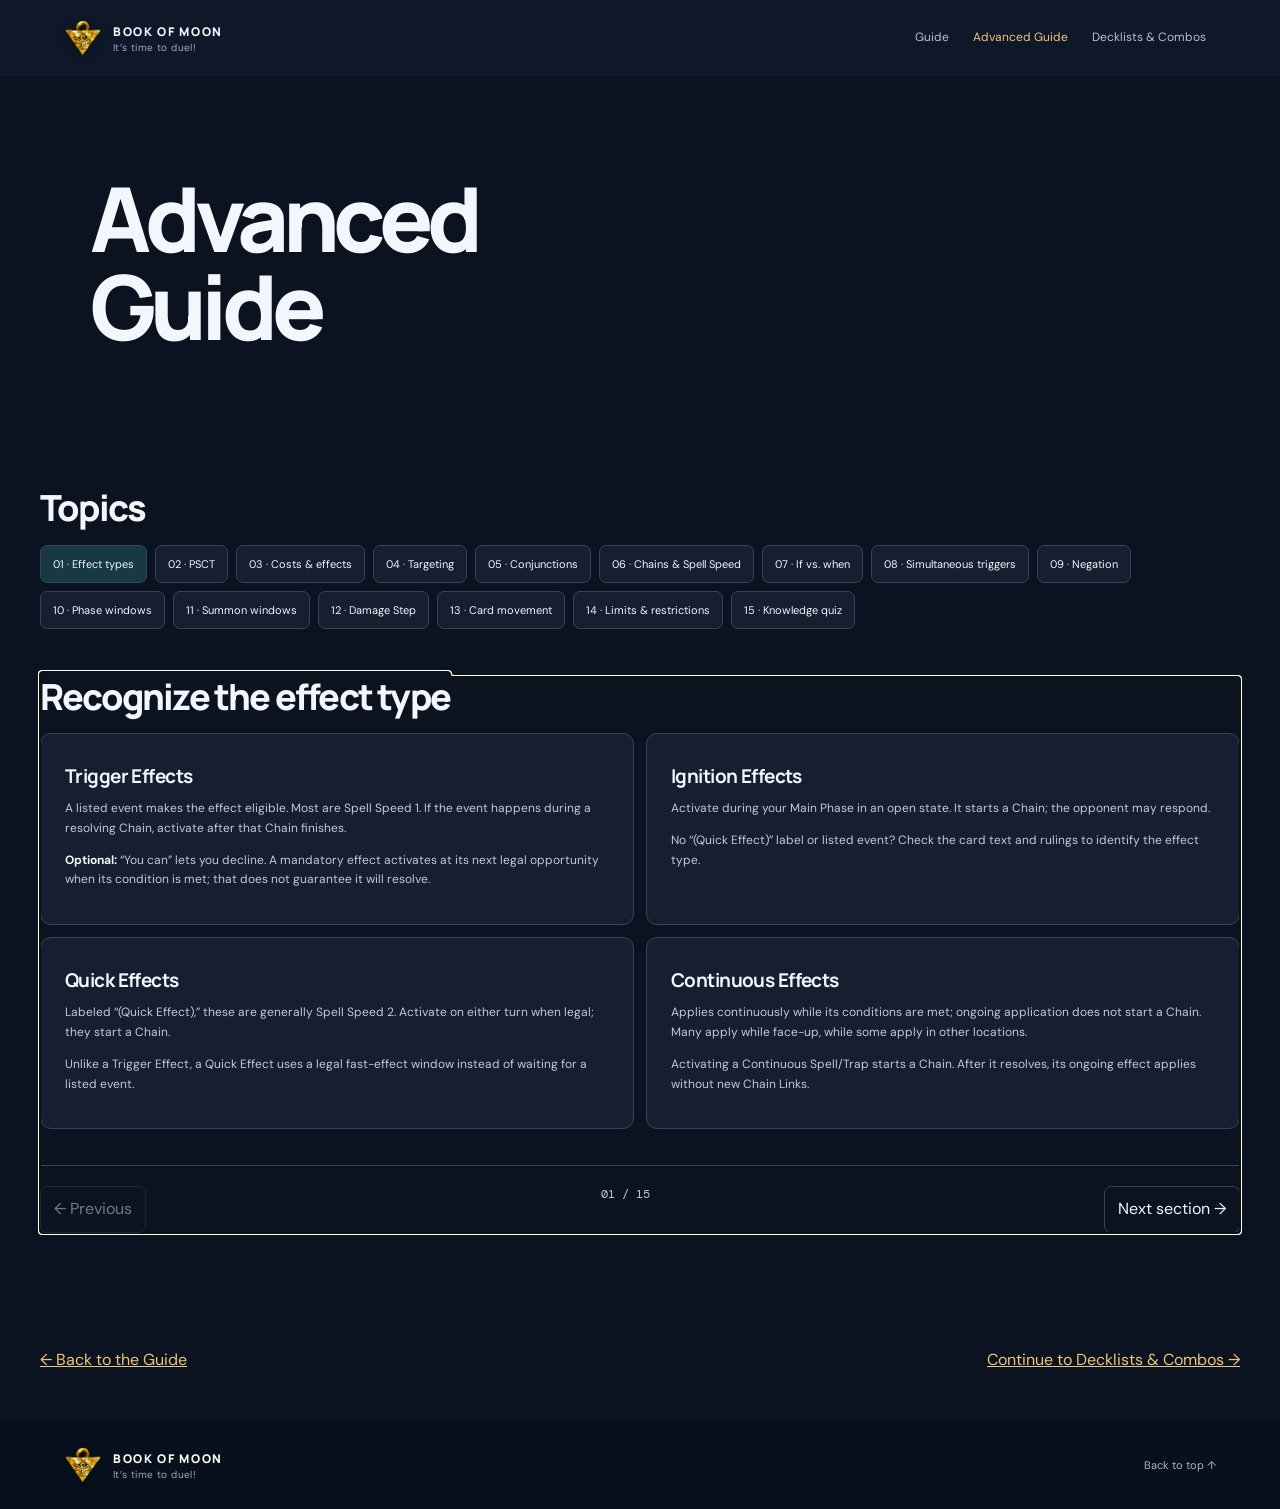
==== commit dbe7f289: "Add PSCT chapter and advanced quiz" ====
--- a/advanced.html
+++ b/advanced.html
@@ -37,13 +37,15 @@
         </div>
       </section>
 
+      <section id="psct" class="advanced-topic" data-page-label="PSCT"><div class="section-heading"><div><h2>Problem-Solving Card Text (PSCT)</h2></div></div><p>PSCT is Konami’s card-text format for showing when an effect can activate, what you do at activation, and what happens when it resolves. Read the current card text; older printings may use earlier wording.</p><div class="effect-grid"><article class="effect-card"><h3>Condition: colon (:)</h3><p>Text before a colon gives an activation condition or timing. Confirm that it is met before activating the effect.</p></article><article class="effect-card"><h3>Activation; semicolon (;)</h3><p>Text before a semicolon gives activation procedures, such as paying a cost or choosing targets. These happen as the effect is activated, before either player adds a response.</p></article><article class="effect-card"><h3>Resolution</h3><p>Text after the colon and any semicolon describes what the effect does when its Chain Link resolves. Its conjunctions, targets, and any intervening effects matter.</p></article><article class="effect-card"><h3>Recognize activated effects</h3><p>In modern monster PSCT, a colon or semicolon signals an activated effect that starts a Chain. A Spell or Trap Card’s activation also starts a Chain even when its text has neither. Continuous effects and non-activated Summoning procedures work differently.</p></article></div><aside class="rule-example"><h3>Example: Solemn Judgment</h3><div class="rule-example-body"><div class="rule-example-cards"><a class="rule-example-card" href="https://www.db.yugioh-card.com/yugiohdb/card_search.action?ope=2&amp;cid=4861&amp;request_locale=en" target="_blank" rel="noreferrer"><img src="https://images.ygoprodeck.com/images/cards_small/41420027.jpg" alt="Solemn Judgment card" loading="lazy"><span>Solemn Judgment</span></a></div><div><p><b>Condition:</b> a qualifying Summon is being attempted, or a Spell/Trap Card is activated. <b>At activation:</b> pay half your LP. <b>At resolution:</b> negate the specified Summon or activation, then destroy the card if applicable. The payment is not refunded if Judgment is negated.</p></div></div></aside><p>Next, compare <a href="#costs">costs and effects</a>, <a href="#targeting">targeting</a>, and <a href="#conjunctions">conjunctions</a>. <a href="https://www.yugioh-card.com/en/play/psct/" target="_blank" rel="noreferrer">Official PSCT guide</a></p></section>
+
       <section id="costs" class="advanced-topic" data-page-label="Costs & effects">
         <div class="section-heading"><div><h2>Costs vs. effects</h2></div></div>
         <div class="effect-grid">
           <article class="effect-card"><h3>Before the semicolon: activation</h3><p>When a card uses a colon and semicolon, the colon introduces the activation condition and the semicolon separates activation procedures from resolution. Actions before the semicolon—such as paying LP, discarding, Tributing, or targeting—are performed at activation when the text requires them.</p><p>Those costs are paid even if the activation or effect is later negated. They are not refunded, and opponents respond to the activation—not to the act of paying the cost itself.</p></article>
           <article class="effect-card"><h3>After the semicolon: resolution</h3><p>The instructions after the semicolon are what the effect does as its Chain Link resolves. If a card says “Discard 1 card; draw 2 cards,” the discard is paid at activation and the draw happens only when the effect resolves successfully.</p><p>Not every card has a semicolon, and older text may be formatted differently. Verify exact wording in the official card database.</p></article>
         </div>
-      <aside class="rule-example"><h3>Example: paying a cost</h3><div class="rule-example-body"><div class="rule-example-cards"><a class="rule-example-card" href="https://www.db.yugioh-card.com/yugiohdb/card_search.action?ope=2&amp;cid=4861&amp;request_locale=en" target="_blank" rel="noreferrer"><img src="https://images.ygoprodeck.com/images/cards_small/41420027.jpg" alt="Solemn Judgment card" loading="lazy"><span>Chain Link 2</span></a></div><div><p>Solemn Judgment requires you to pay half your LP when you activate it. That payment occurs before the Chain resolves; it is not refunded if Judgment is negated.</p></div></div></aside></section>
+      <aside class="rule-example"><h3>Example: paying a cost</h3><div class="rule-example-body"><div class="rule-example-cards"><a class="rule-example-card" href="https://www.db.yugioh-card.com/yugiohdb/card_search.action?ope=2&amp;cid=4861&amp;request_locale=en" target="_blank" rel="noreferrer"><img src="https://images.ygoprodeck.com/images/cards_small/41420027.jpg" alt="Solemn Judgment card" loading="lazy"><span>Solemn Judgment</span></a></div><div><p>Solemn Judgment requires you to pay half your LP when you activate it. That payment occurs before the Chain resolves; it is not refunded if Judgment is negated.</p></div></div></aside></section>
 
       <section id="targeting" class="advanced-topic" data-page-label="Targeting">
         <div class="section-heading"><div><h2>Targeting vs. non-targeting</h2></div></div>
@@ -102,11 +104,13 @@
       <section id="movement" class="advanced-topic" data-page-label="Card movement"><div class="section-heading"><div><h2>Destroying, sending and banishing</h2></div></div><div class="effect-grid"><article class="effect-card"><h3>Destroy</h3><p>Destruction is a specific game action. A destroyed card normally goes to the Graveyard unless another rule or effect changes its destination. Being Tributed, used as material or returned to the hand is not automatically destruction.</p></article><article class="effect-card"><h3>Send vs. cost</h3><p>Cards can be sent to the Graveyard by an effect, as a cost, by battle, or by game rules. An effect requiring a card to be sent “by card effect” does not automatically trigger when it was discarded as a cost.</p></article><article class="effect-card"><h3>Banished cards</h3><p>Each player has their own banished cards. Banishing is not sending to the Graveyard; face-down banished cards have additional information restrictions.</p></article><article class="effect-card"><h3>Extra Deck and materials</h3><p>A face-up Pendulum Monster that would be sent from the field to the Graveyard normally goes face-up to its owner’s Extra Deck instead. Xyz Materials are attached cards; detaching one is not the same as sending a monster from the field.</p></article></div></section>
 
       <section id="restrictions" class="advanced-topic" data-page-label="Limits & restrictions"><div class="section-heading"><div><h2>Once per turn and restrictions</h2></div></div><p>Read the exact wording: a limit printed as “once per turn” can apply differently from a restriction naming a card or effect. “You can only activate” and “you can only use” may differ when an activation is negated; do not assume every negation resets a limit.</p><p>Some restrictions apply for the entire turn, others only after an effect resolves, and some only while a card remains face-up. For example, <a href="https://www.db.yugioh-card.com/yugiohdb/card_search.action?ope=2&amp;cid=17066&amp;request_locale=en" target="_blank" rel="noreferrer">Branded Fusion</a> restricts Extra Deck Special Summons to Fusion Monsters for the turn you activate it. Check restrictions before performing an earlier summon as well as afterward.</p></section>
+<section id="advanced-quiz" class="advanced-topic" data-page-label="Knowledge quiz"><div class="section-heading"><div><h2>Advanced knowledge quiz</h2></div></div><div id="advanced-quiz-card" class="quiz-card" aria-live="polite"></div></section>
     </section>
     <section class="section-shell page-bottom-link"><a href="index.html">← Back to the Guide</a><a href="decklists.html">Continue to Decklists &amp; Combos →</a></section>
   </main>
   <footer class="footer"><a class="brand" href="index.html"><img class="brand-mark" src="millennium-puzzle.png" alt="Millennium Puzzle"><span>BOOK OF MOON<small>It’s time to duel!</small></span></a><a href="#top">Back to top ↑</a></footer>
   <script src="advanced.js" defer></script>
+  <script src="advanced-quiz.js?v=20261110a" defer></script>
   <script src="site-pages.js" defer></script>
 </body>
 </html>
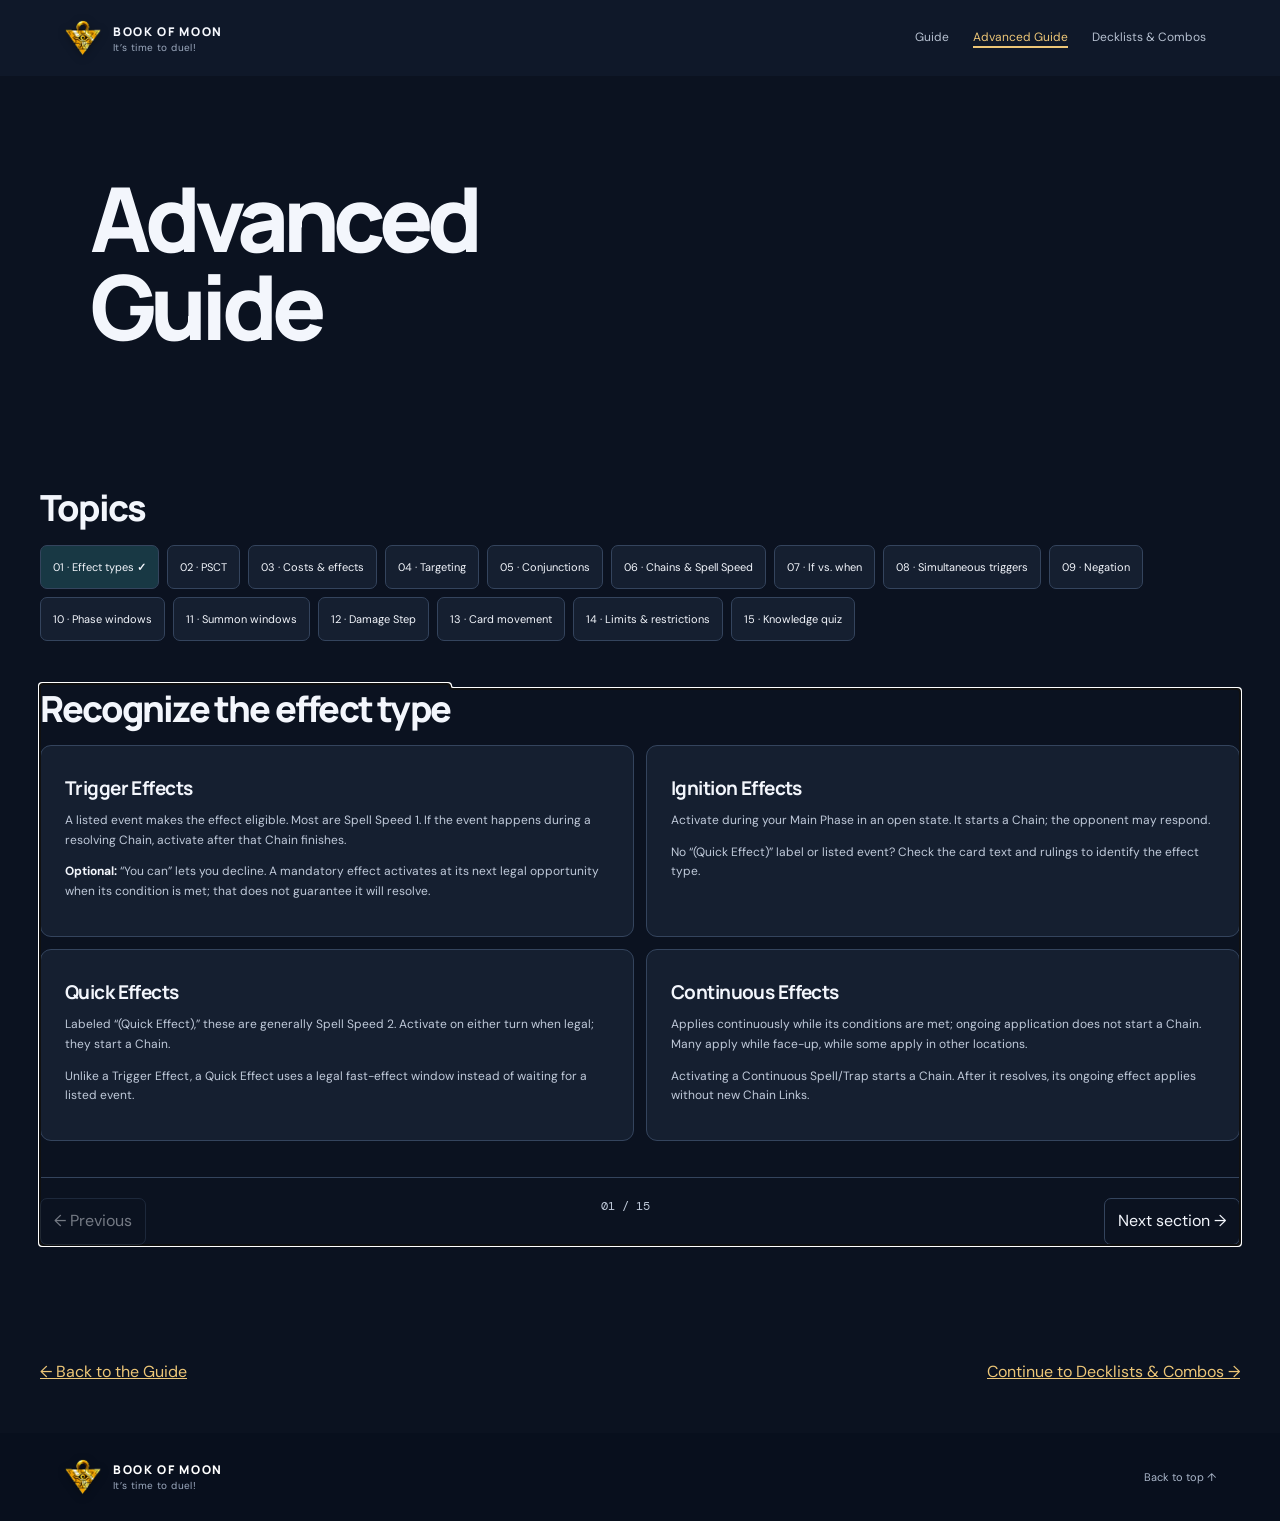
==== commit 00623b6b: "Improve responsive combo navigation and 5D’s walkthroughs" ====
--- a/advanced.html
+++ b/advanced.html
@@ -7,7 +7,7 @@
   <link rel="icon" type="image/png" href="millennium-puzzle.png">
   <meta name="description" content="An advanced Yu-Gi-Oh! guide to card effects, chains, targeting, costs, negation, and timing.">
   <title>Advanced Guide — Book of Moon</title>
-  <link rel="stylesheet" href="style.css?v=20261110a">
+  <link rel="stylesheet" href="style.css?v=20261110d">
 </head>
 <body class="dark-theme">
   <header class="topbar">
@@ -81,8 +81,8 @@
       <section id="trigger-timing" class="advanced-topic" data-page-label="If vs. when">
         <div class="section-heading"><div><h2>“If” vs. “when”: did the event happen last?</h2></div></div>
         <div class="timing-panel"><div class="timing-copy"><h3>Optional “When … you can”</h3><p>The listed event generally must be the last thing that happened before the effect gets its chance to activate. If another action happens afterward, the effect may miss its timing.</p><h3>Optional “If … you can”</h3><p>These effects generally do not have that same “last thing” restriction. They can usually activate after the Chain finishes if their condition was met and the card remains in the required location. Other activation requirements and rulings still apply.</p></div><div class="timeline"><div class="timeline-head">Example: one resolving effect says</div><div class="timeline-step"><b>1</b><span>Special Summon a monster</span></div><div class="timeline-arrow">↓ then</div><div class="timeline-step"><b>2</b><span>Draw 1 card</span></div><div class="timeline-result"><b>Last event: draw</b><span>The Summon was followed by another action. An optional “When this monster is Summoned: You can …” effect may miss timing. An optional “If this monster is Summoned: You can …” effect can generally activate after the Chain, if its other requirements are met.</span></div></div></div>
-        <details class="advanced-detail"><summary>What about a mandatory “When” effect?</summary><p>The classic “miss timing” restriction concerns optional “When … you can” effects. A mandatory Trigger Effect does not use that same player-choice restriction. Still check that its trigger condition was met and that it is allowed to activate.</p></details>
-      <p><b>Card comparison:</b> <a href="https://www.db.yugioh-card.com/yugiohdb/card_search.action?ope=2&amp;cid=12054&amp;request_locale=en" target="_blank" rel="noreferrer">Speedroid Red-Eyed Dice</a> uses optional “When … you can” for its Summon effect. <a href="https://www.db.yugioh-card.com/yugiohdb/card_search.action?ope=2&amp;cid=15970&amp;request_locale=en" target="_blank" rel="noreferrer">Roxrose Dragon</a> uses optional “If … you can.” If a single effect Special Summons one of them <em>then</em> draws a card, the draw is the last event: Dice may miss its chance; Roxrose can generally activate after the Chain, subject to its other requirements.</p></section>
+        <article class="effect-card"><h3>Mandatory “When” effects</h3><p>The usual “miss timing” restriction concerns optional “When … you can” effects. Mandatory Trigger Effects do not use that same restriction, though their trigger conditions and other activation requirements still apply.</p></article>
+      <aside class="rule-example"><h3>Compare two Trigger Effects</h3><div class="rule-example-body"><div class="rule-example-cards"><a class="rule-example-card" href="https://www.db.yugioh-card.com/yugiohdb/card_search.action?ope=2&amp;cid=12054&amp;request_locale=en" target="_blank" rel="noreferrer"><img src="https://images.ygoprodeck.com/images/cards_small/16725505.jpg" alt="Speedroid Red-Eyed Dice card" loading="lazy"><span>“When … you can”</span></a><a class="rule-example-card" href="https://www.db.yugioh-card.com/yugiohdb/card_search.action?ope=2&amp;cid=15970&amp;request_locale=en" target="_blank" rel="noreferrer"><img src="https://images.ygoprodeck.com/images/cards_small/93708824.jpg" alt="Roxrose Dragon card" loading="lazy"><span>“If … you can”</span></a></div><div><p>If one effect Special Summons either monster and <em>then</em> draws a card, the draw is the last event. Red-Eyed Dice’s optional “When” effect may miss its chance; Roxrose Dragon’s optional “If” effect can generally activate after the Chain, if its other requirements are met.</p></div></div></aside></section>
 
       <section id="simultaneous" class="advanced-topic" data-page-label="Simultaneous triggers"><div class="section-heading"><div><h2>Simultaneous Trigger Effects</h2></div></div><p>When several eligible Trigger Effects are waiting after the same event or completed Chain, build a new Chain in this order. Each player orders their own effects within their applicable group.</p><ol><li>Turn player’s mandatory effects.</li><li>Opponent’s mandatory effects.</li><li>Turn player’s optional effects they choose to activate.</li><li>Opponent’s optional effects they choose to activate.</li></ol><p>After eligible Trigger Effects are placed, players can add appropriate fast effects. Resolve the completed Chain in reverse order. A Trigger Effect still needs its own condition and a legal activation; optional effects may be declined. <a href="https://img.yugioh-card.com/en/downloads/rulebook/SD_RuleBook_EN_10.pdf" target="_blank" rel="noreferrer">Official rulebook</a></p></section>
 
@@ -109,7 +109,7 @@
     <section class="section-shell page-bottom-link"><a href="index.html">← Back to the Guide</a><a href="decklists.html">Continue to Decklists &amp; Combos →</a></section>
   </main>
   <footer class="footer"><a class="brand" href="index.html"><img class="brand-mark" src="millennium-puzzle.png" alt="Millennium Puzzle"><span>BOOK OF MOON<small>It’s time to duel!</small></span></a><a href="#top">Back to top ↑</a></footer>
-  <script src="advanced.js" defer></script>
+  <script src="advanced.js?v=20261110d" defer></script>
   <script src="advanced-quiz.js?v=20261110a" defer></script>
   <script src="site-pages.js" defer></script>
 </body>
--- a/style.css
+++ b/style.css
@@ -350,3 +350,28 @@
 .rule-example-card img{display:block;width:100%;height:auto;aspect-ratio: 421/614;object-fit:contain}
 .rule-example-card:focus-visible{outline:3px solid var(--gold);outline-offset:4px}
 @media(max-width:480px){.rule-example{padding:14px}.rule-example-card{width:92px}.rule-example-body{gap:14px}}
+
+/* Selected state, keyboard focus, and small-screen reading */
+.chapter-nav button.active::after,.deck-picker button.active::after,.combo-tabs button.active::after,.combo-visual-step-nav button.active::after{content:" ✓";font-weight:800}
+.site-nav a[aria-current="page"]{text-decoration:underline;text-decoration-thickness:2px;text-underline-offset:5px}
+button:focus-visible,a:focus-visible{outline:3px solid var(--gold);outline-offset:3px}
+.chapter-nav button,.chapter-controls button,.deck-picker button,.combo-tabs button,.combo-visual-step-nav button,.combo-actions button,.menu-toggle{min-height:44px}
+.combo-view-toggle{display:flex;flex-wrap:wrap;align-items:center;gap:8px;margin-bottom:16px}
+.combo-view-toggle button{min-height:44px;padding:9px 14px;border:1px solid var(--line);border-radius:8px;background:var(--soft);color:var(--ink);font:inherit;cursor:pointer}
+.combo-view-toggle button[aria-pressed="true"]{border-color:var(--accent);font-weight:700;box-shadow:inset 0 0 0 1px var(--accent)}
+.combo-view-toggle button[aria-pressed="true"]::after{content:" ✓"}
+.combo-copy-status{color:var(--ink);font-size:.85rem}
+.line-card.combo-view-visual .combo-visual-desktop{display:grid}
+.line-card.combo-view-visual .combo-text-only{display:none}
+.line-card.combo-view-text .combo-visual-desktop{display:none}
+.line-card.combo-view-text .combo-text-only{display:block}
+.combo-actions{position:sticky;bottom:0;z-index:5;display:grid;grid-template-columns:minmax(0,1fr) auto minmax(0,1fr);align-items:center;gap:8px;margin-top:16px;padding:10px;border:1px solid var(--line);border-radius:12px;background:var(--surface);box-shadow:0 -4px 18px #0006}
+.combo-actions button:first-child{justify-self:start}.combo-actions button:last-child{justify-self:end;min-width:112px}.combo-actions .step-count{margin:0;text-align:center}
+.combo-flow-heading{display:block;margin-bottom:8px;color:var(--ink);font-size:.76rem}
+.combo-chain{margin:16px 0;padding:14px;border:1px solid var(--line);border-radius:10px;background:var(--surface)}
+.combo-chain h4{margin:0 0 12px}.combo-chain ol{display:flex;flex-wrap:wrap;gap:12px;list-style:none;padding:0;margin:0 0 8px}
+.combo-chain li{display:flex;gap:10px;align-items:center;flex:1 1 230px;min-width:0}.combo-chain p{margin:0;line-height:1.45}.combo-chain-card{width:76px}.combo-chain small{color:var(--muted)}
+.combo-generic-requirement{display:block;max-width:100%;font-size:.64rem;line-height:1.25;color:var(--muted);overflow-wrap:anywhere}
+@media(max-width:720px){.chapter-main{padding:22px 18px}.section-shell{padding-left:16px;padding-right:16px}.page-hero h1{font-size:clamp(2.2rem,10vw,3.5rem)}.chapter-nav{gap:6px}.chapter-nav button{font-size:.8rem}.chapter-controls{align-items:center}.chapter-controls button{padding:8px 10px}.effect-grid{grid-template-columns:1fr}.deck-card-grid{grid-template-columns:repeat(3,minmax(0,1fr));gap:8px}.line-card{padding:12px}.combo-chain li{flex-basis:100%}}
+@media(max-width:420px){.combo-actions{gap:4px;padding:8px 5px}.combo-actions button{font-size:.8rem;padding:8px}.combo-actions button:last-child{min-width:96px}.combo-actions .step-count{font-size:.68rem}.combo-view-toggle button{padding:8px 10px}}
+@media(prefers-reduced-motion:reduce){*,*::before,*::after{scroll-behavior:auto!important;transition-duration:.01ms!important;animation-duration:.01ms!important}}
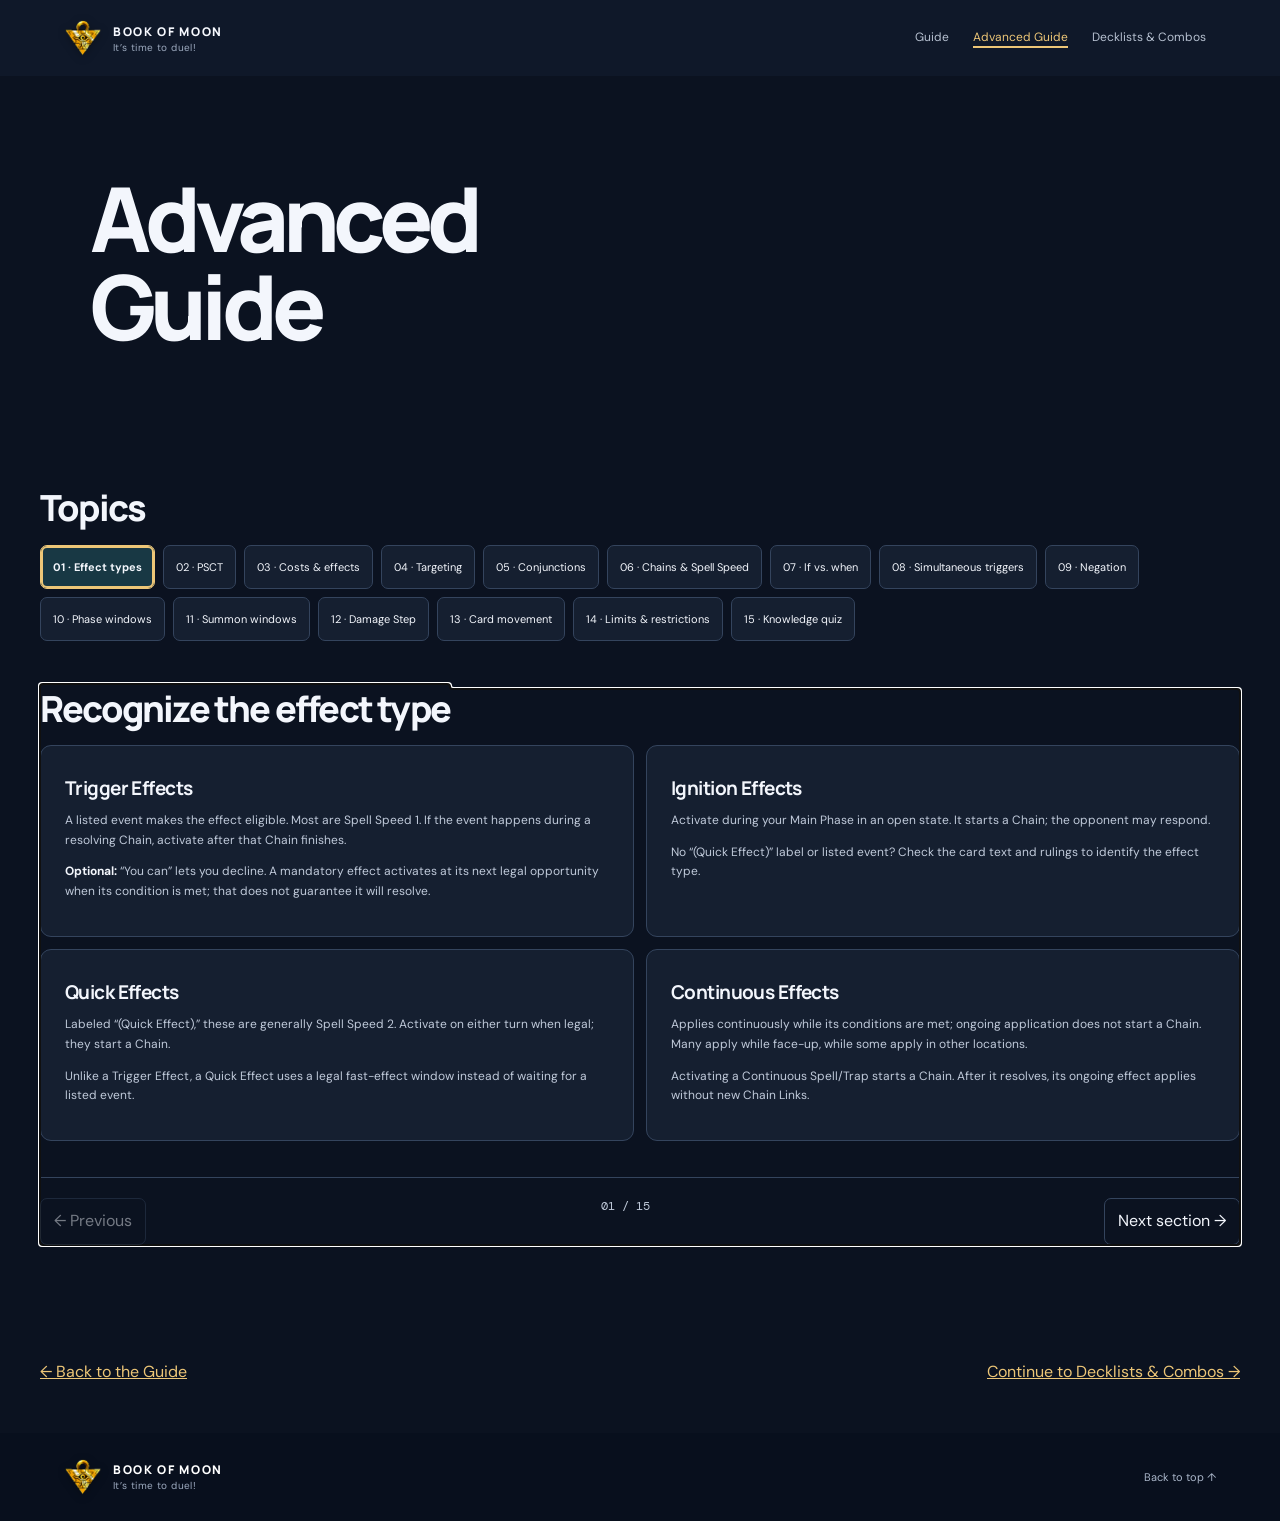
==== commit afab78d9: "Remove selected-control checkmarks" ====
--- a/advanced.html
+++ b/advanced.html
@@ -7,7 +7,7 @@
   <link rel="icon" type="image/png" href="millennium-puzzle.png">
   <meta name="description" content="An advanced Yu-Gi-Oh! guide to card effects, chains, targeting, costs, negation, and timing.">
   <title>Advanced Guide — Book of Moon</title>
-  <link rel="stylesheet" href="style.css?v=20261110d">
+  <link rel="stylesheet" href="style.css?v=20261110e">
 </head>
 <body class="dark-theme">
   <header class="topbar">
--- a/style.css
+++ b/style.css
@@ -352,14 +352,14 @@
 @media(max-width:480px){.rule-example{padding:14px}.rule-example-card{width:92px}.rule-example-body{gap:14px}}
 
 /* Selected state, keyboard focus, and small-screen reading */
-.chapter-nav button.active::after,.deck-picker button.active::after,.combo-tabs button.active::after,.combo-visual-step-nav button.active::after{content:" ✓";font-weight:800}
+
 .site-nav a[aria-current="page"]{text-decoration:underline;text-decoration-thickness:2px;text-underline-offset:5px}
 button:focus-visible,a:focus-visible{outline:3px solid var(--gold);outline-offset:3px}
 .chapter-nav button,.chapter-controls button,.deck-picker button,.combo-tabs button,.combo-visual-step-nav button,.combo-actions button,.menu-toggle{min-height:44px}
 .combo-view-toggle{display:flex;flex-wrap:wrap;align-items:center;gap:8px;margin-bottom:16px}
 .combo-view-toggle button{min-height:44px;padding:9px 14px;border:1px solid var(--line);border-radius:8px;background:var(--soft);color:var(--ink);font:inherit;cursor:pointer}
 .combo-view-toggle button[aria-pressed="true"]{border-color:var(--accent);font-weight:700;box-shadow:inset 0 0 0 1px var(--accent)}
-.combo-view-toggle button[aria-pressed="true"]::after{content:" ✓"}
+
 .combo-copy-status{color:var(--ink);font-size:.85rem}
 .line-card.combo-view-visual .combo-visual-desktop{display:grid}
 .line-card.combo-view-visual .combo-text-only{display:none}
@@ -375,3 +375,6 @@
 @media(max-width:720px){.chapter-main{padding:22px 18px}.section-shell{padding-left:16px;padding-right:16px}.page-hero h1{font-size:clamp(2.2rem,10vw,3.5rem)}.chapter-nav{gap:6px}.chapter-nav button{font-size:.8rem}.chapter-controls{align-items:center}.chapter-controls button{padding:8px 10px}.effect-grid{grid-template-columns:1fr}.deck-card-grid{grid-template-columns:repeat(3,minmax(0,1fr));gap:8px}.line-card{padding:12px}.combo-chain li{flex-basis:100%}}
 @media(max-width:420px){.combo-actions{gap:4px;padding:8px 5px}.combo-actions button{font-size:.8rem;padding:8px}.combo-actions button:last-child{min-width:96px}.combo-actions .step-count{font-size:.68rem}.combo-view-toggle button{padding:8px 10px}}
 @media(prefers-reduced-motion:reduce){*,*::before,*::after{scroll-behavior:auto!important;transition-duration:.01ms!important;animation-duration:.01ms!important}}
+
+/* Selected controls retain a distinct surface and outline. */
+.chapter-nav button.active,.deck-picker button.active,.combo-tabs button.active,.combo-visual-step-nav button.active,.combo-view-toggle button[aria-pressed="true"]{background:#352d1d;color:var(--ink);border-color:var(--accent);box-shadow:inset 0 0 0 2px var(--accent);font-weight:700}
